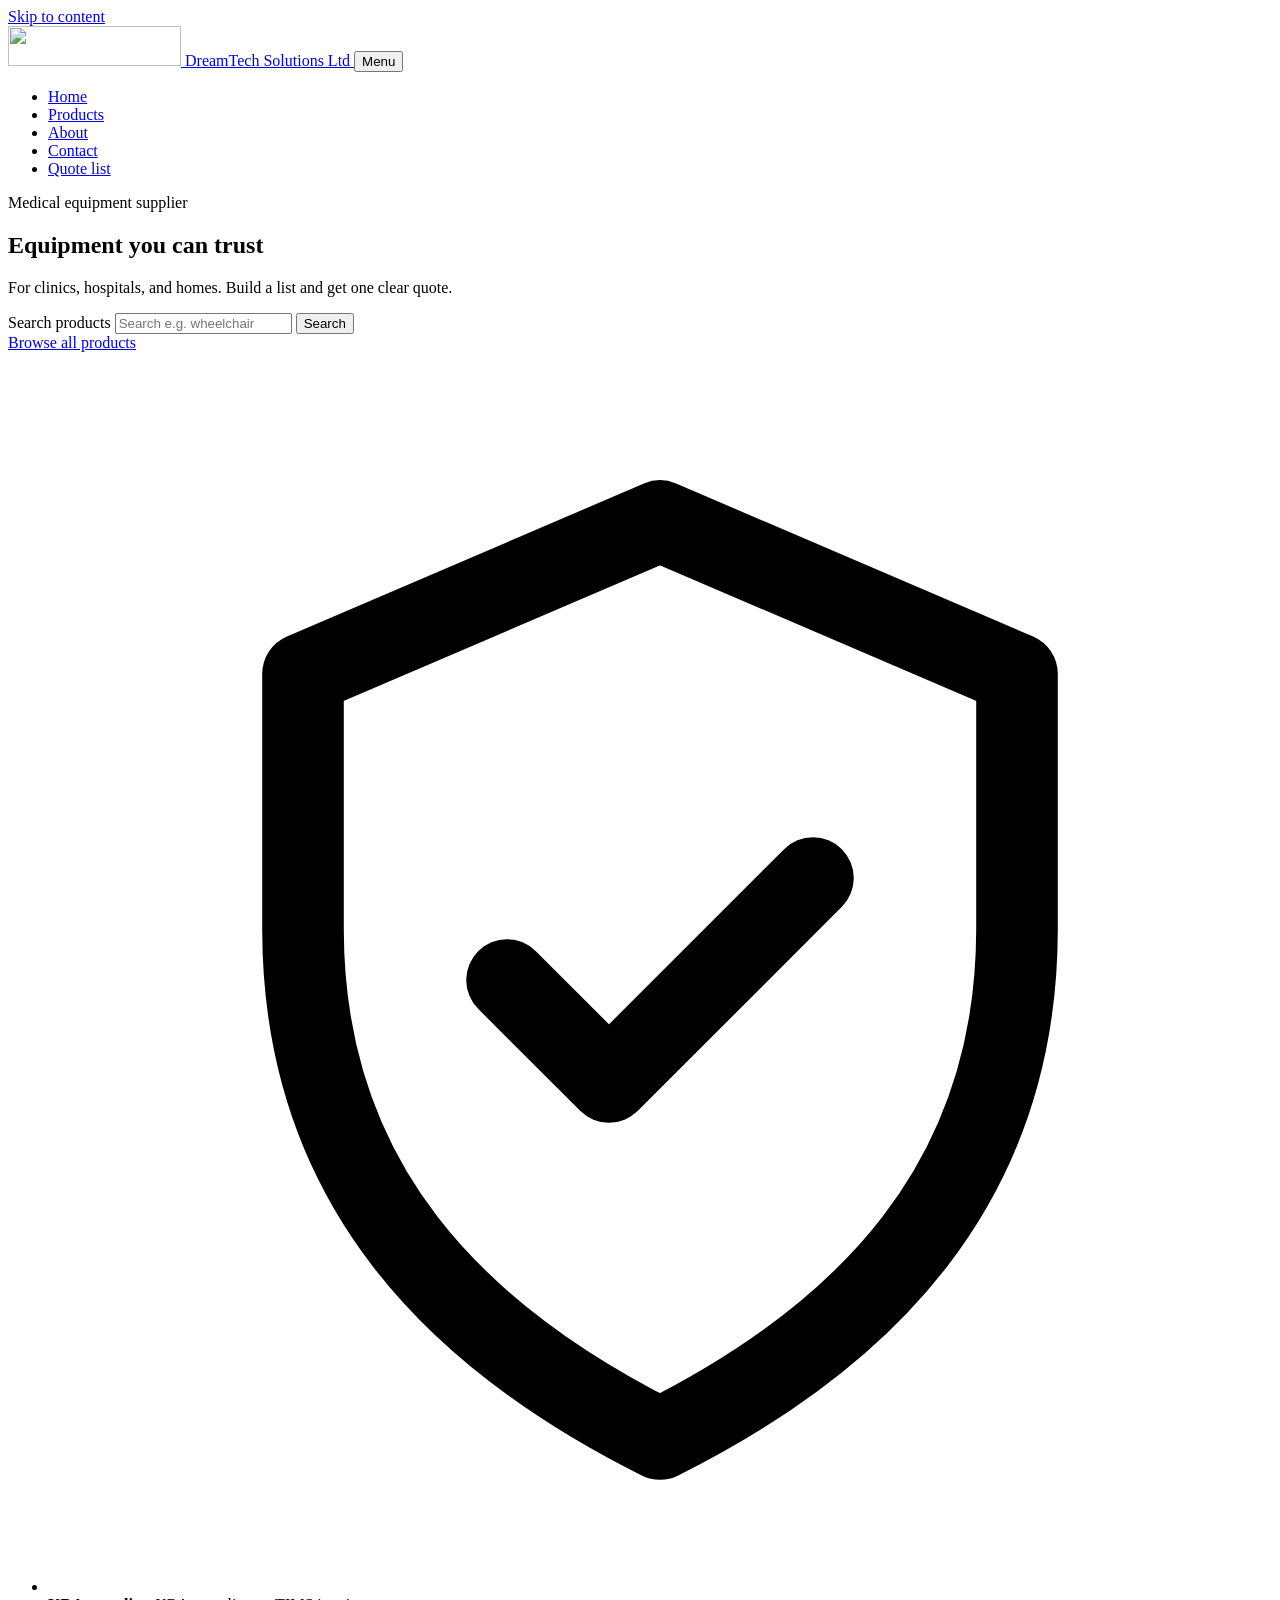
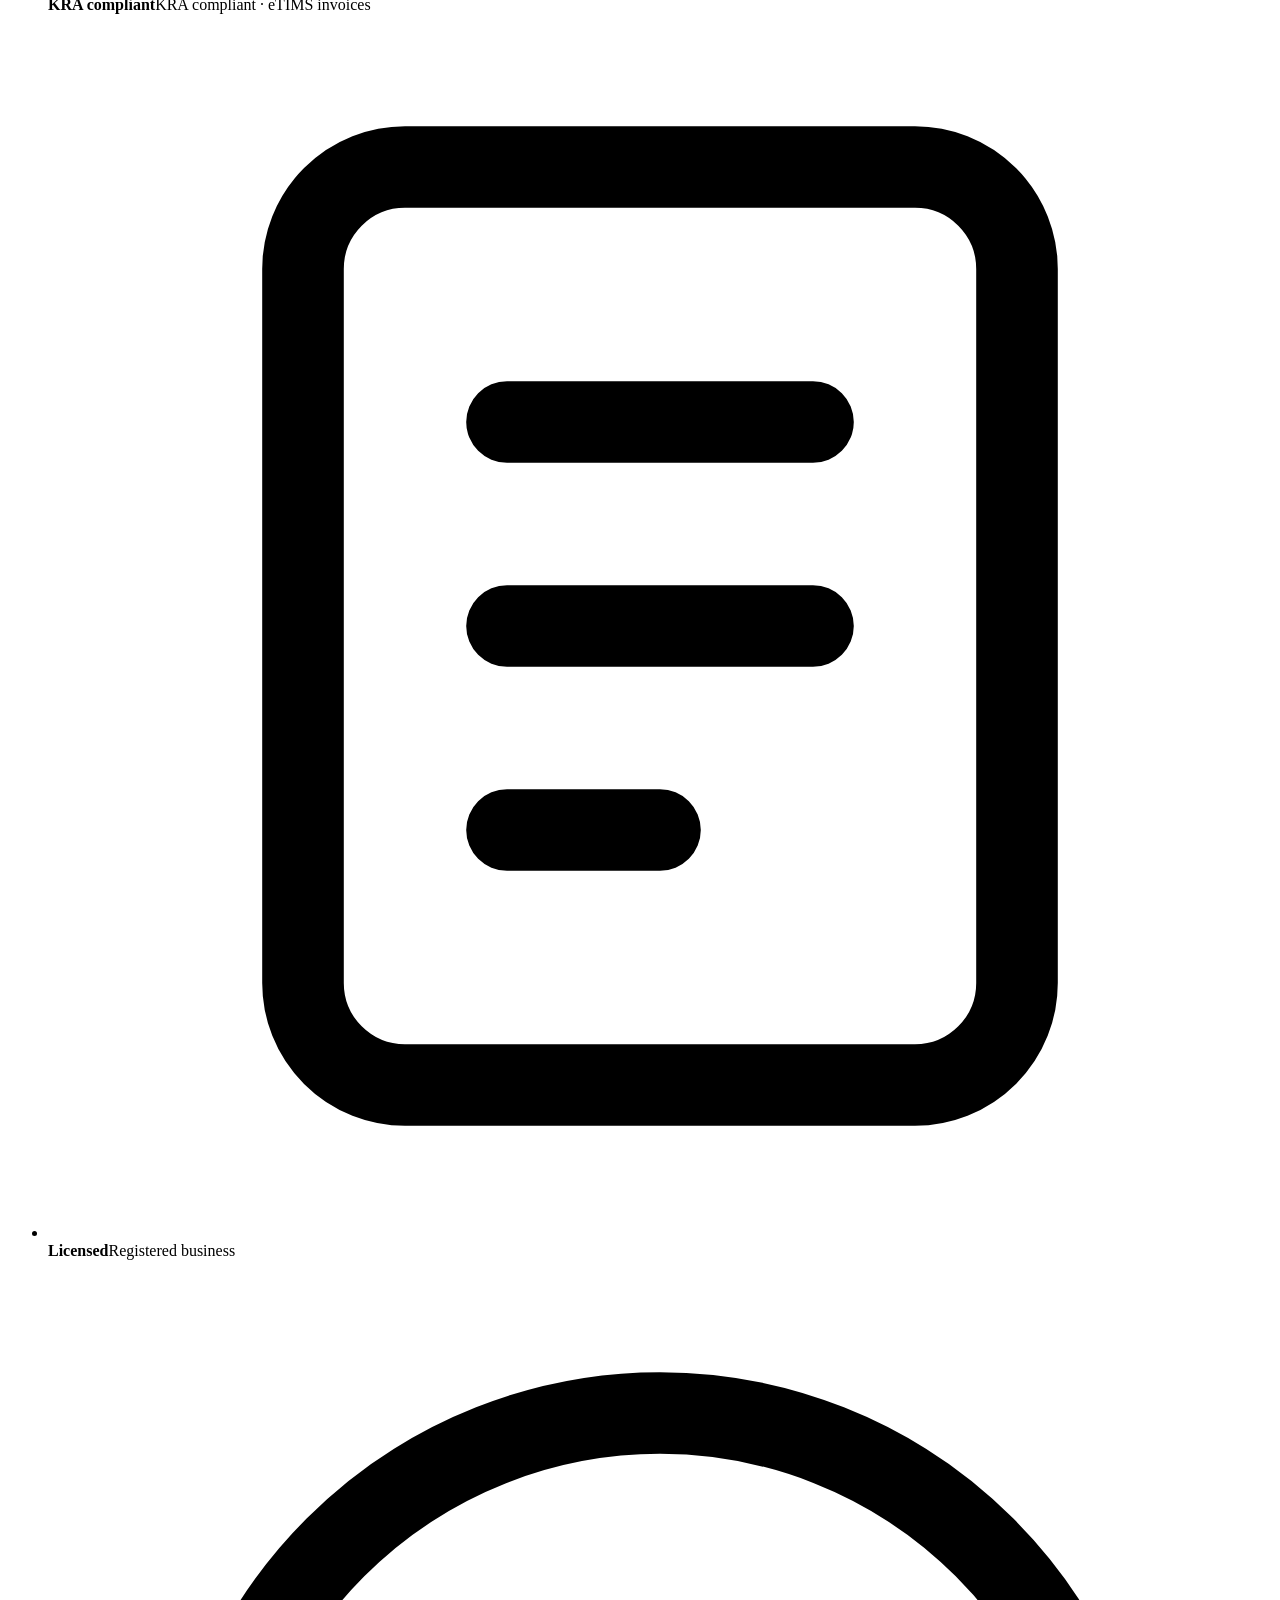
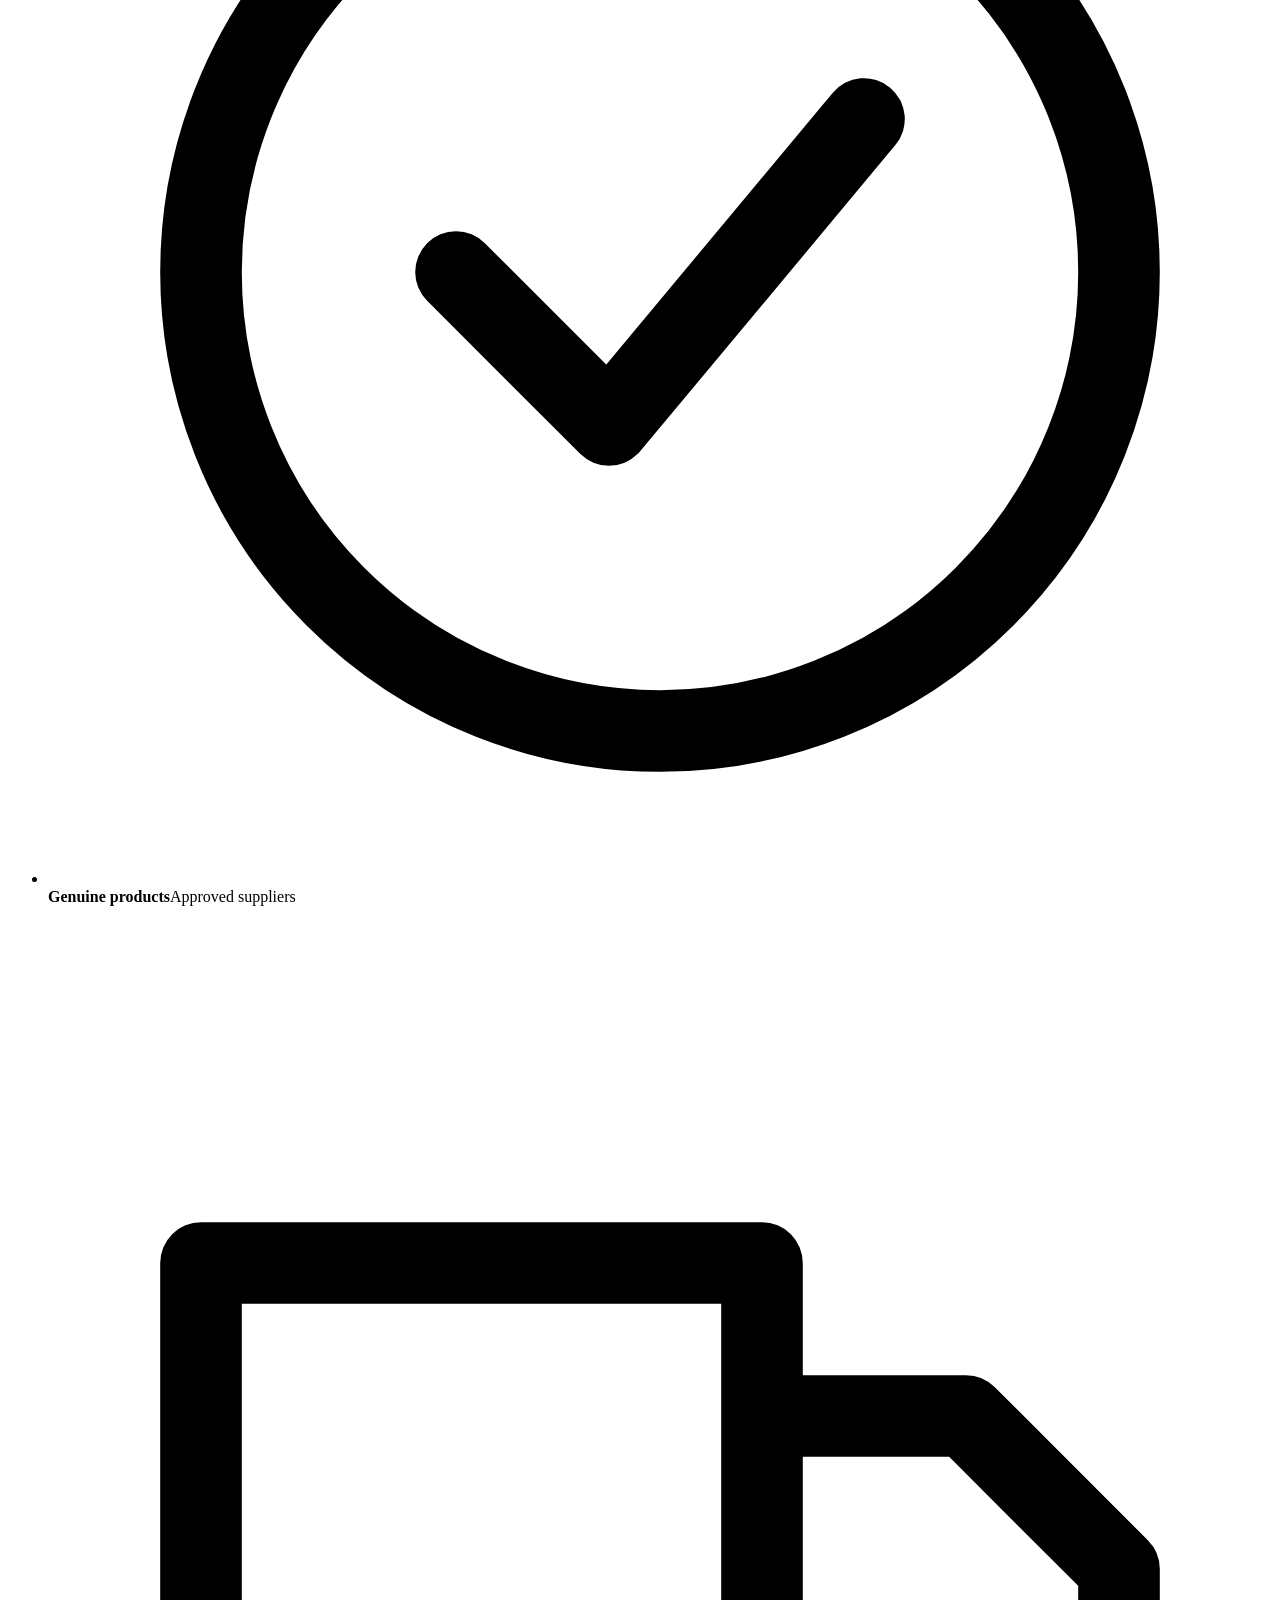
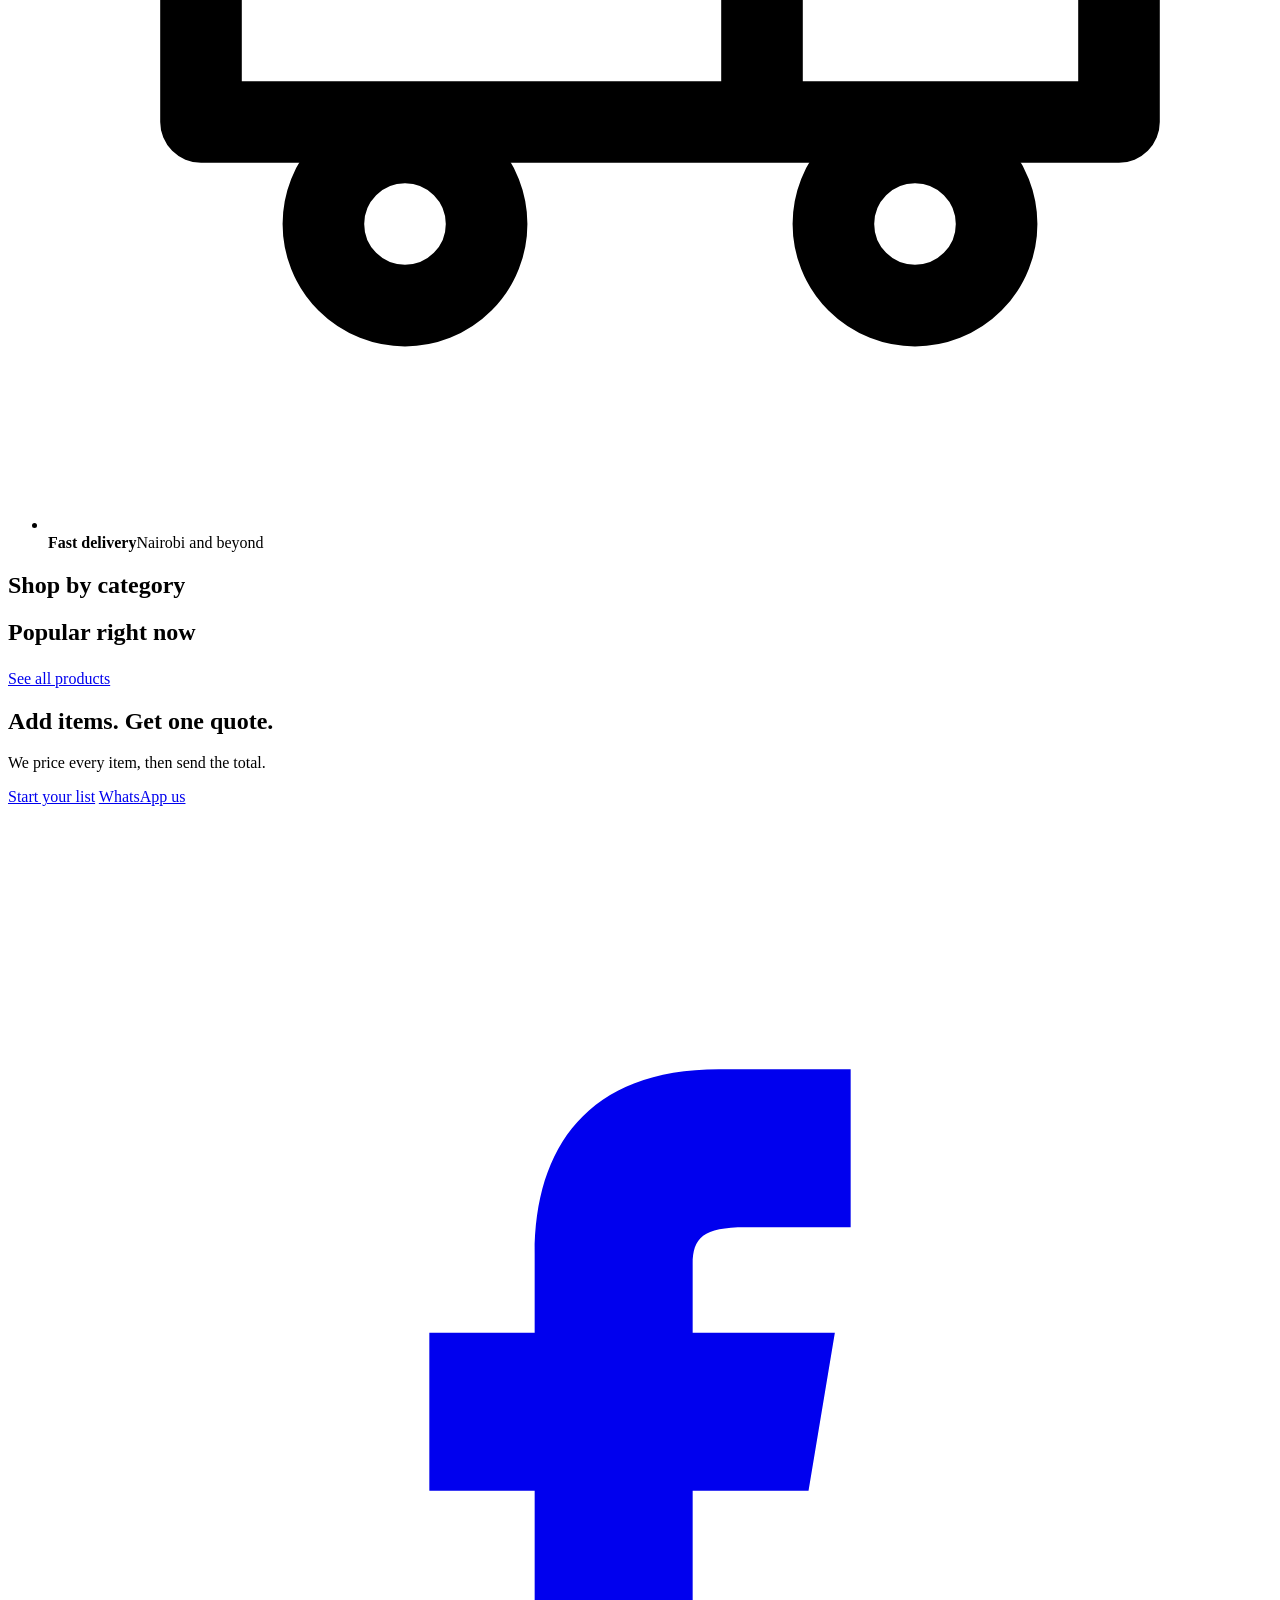
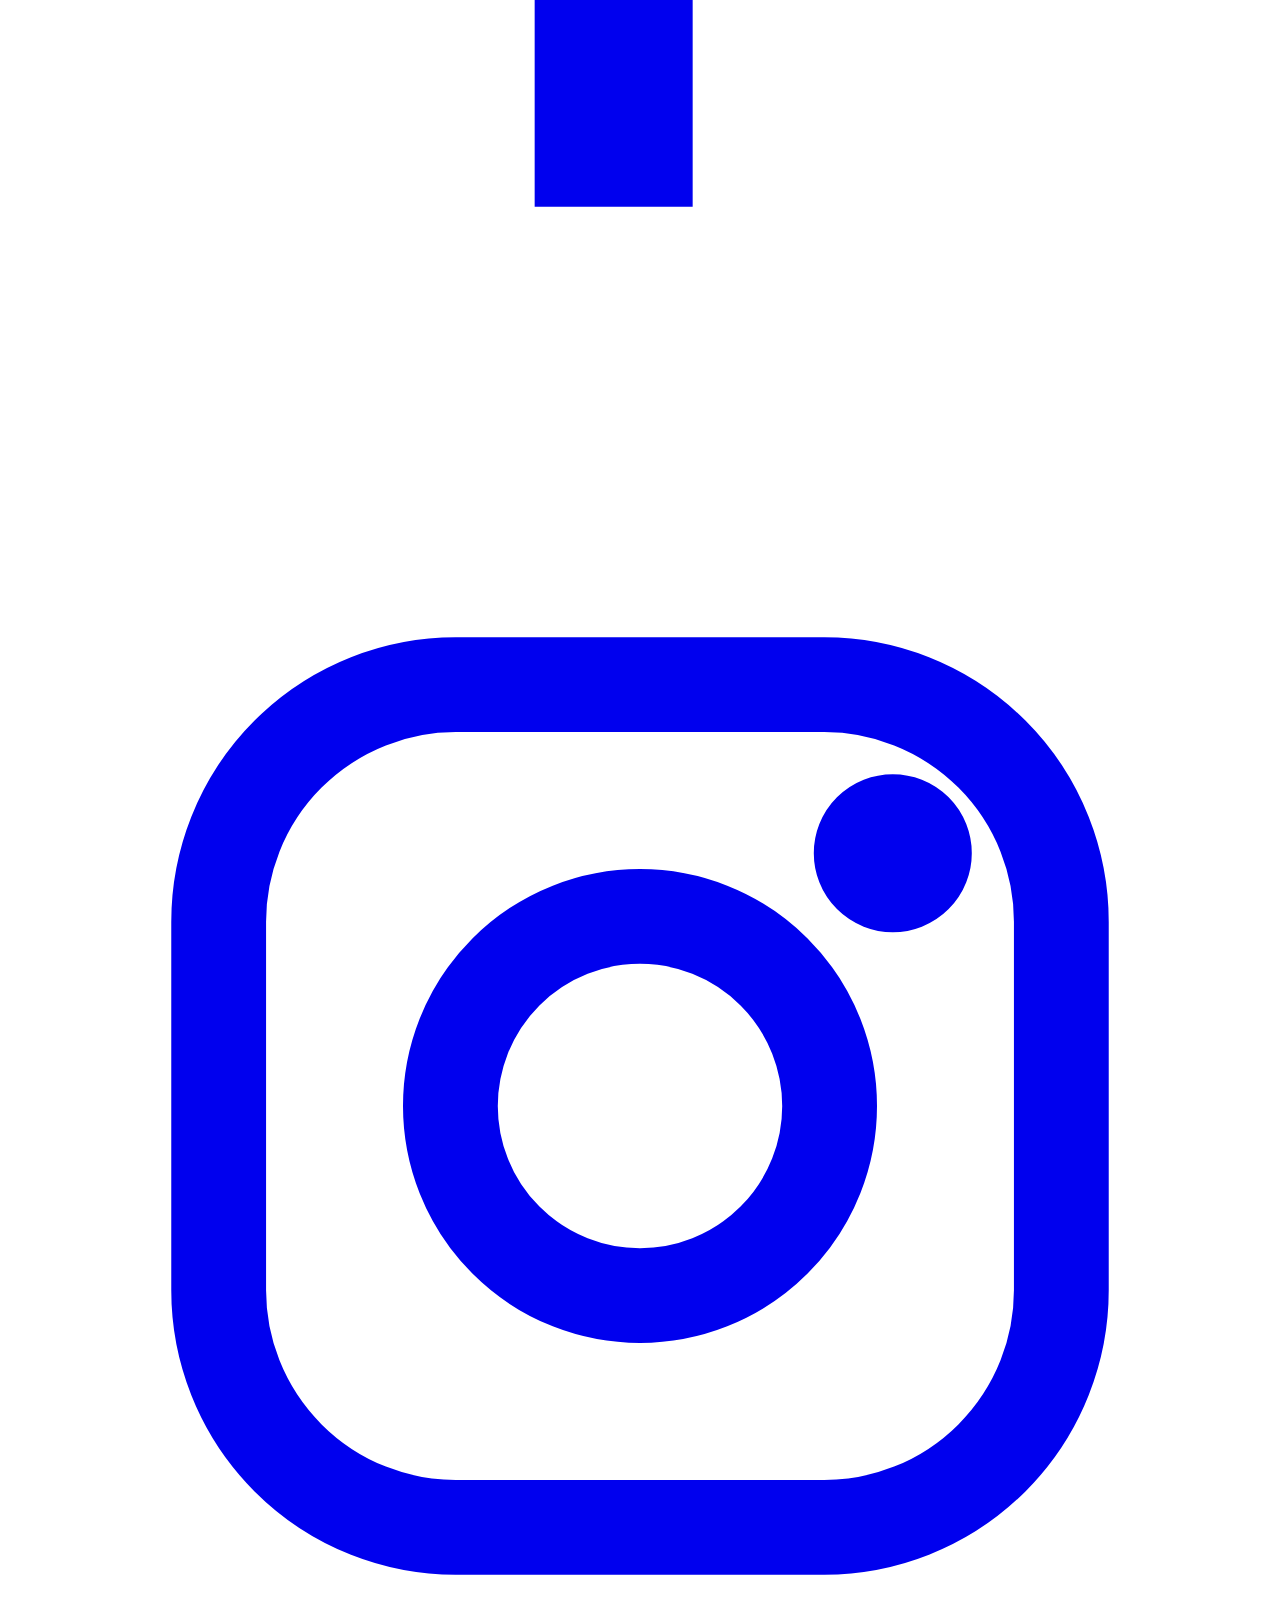
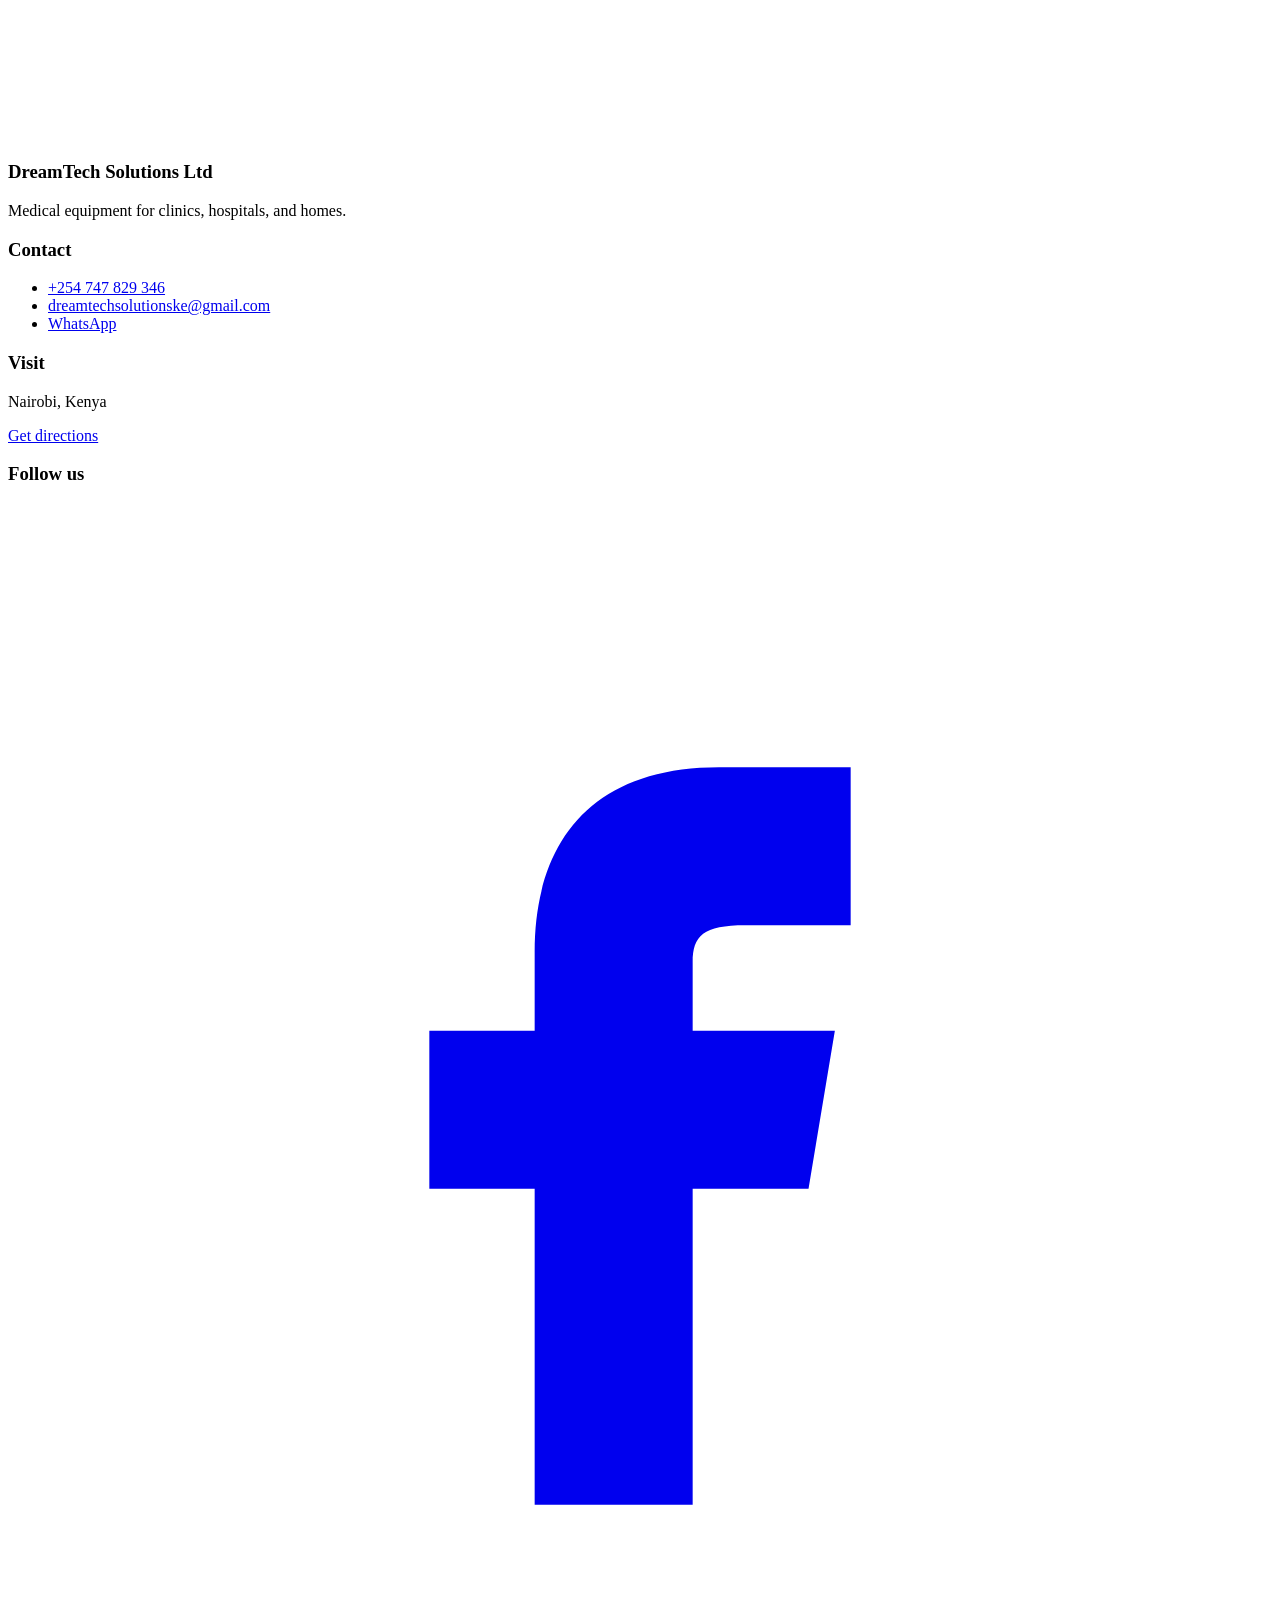
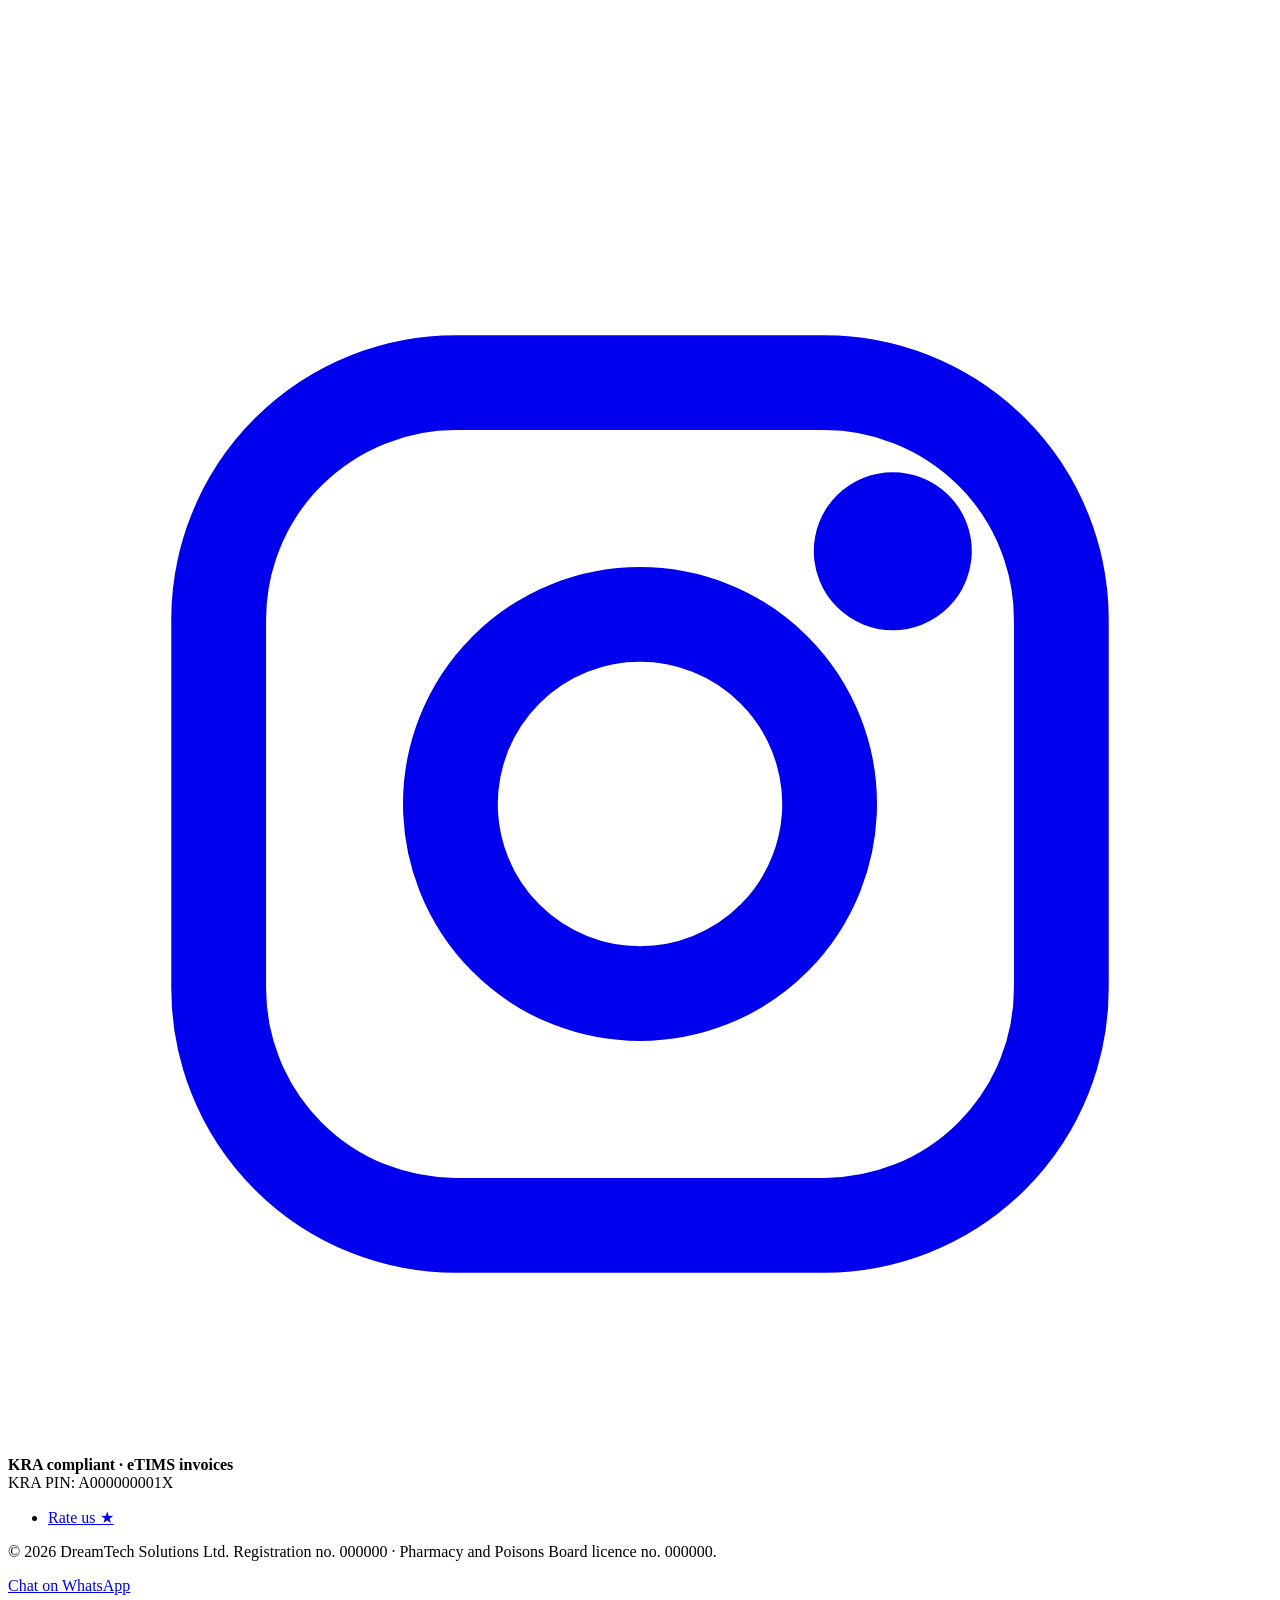
==== index.html @ 33084afe "Add files via upload" ====
<!DOCTYPE html>
<html lang="en">
<head>
  <meta charset="utf-8">
  <meta name="viewport" content="width=device-width, initial-scale=1">
  <title>FullShelf Medico Solutions Limited | Medical equipment in Nairobi</title>
  <meta name="description" content="Wheelchairs, diagnostic devices, oxygen equipment, and wound care supplies for clinics, hospitals, and homes.">
  <meta name="theme-color" content="#0b2a3f">

  <!-- Favicons -->
  <link rel="icon" href="favicon.ico" sizes="any">
  <link rel="icon" type="image/png" sizes="32x32" href="favicon-32x32.png">
  <link rel="apple-touch-icon" href="apple-touch-icon.png">

  <link rel="preconnect" href="https://fonts.googleapis.com"><link rel="preconnect" href="https://fonts.gstatic.com" crossorigin><link href="https://fonts.googleapis.com/css2?family=Bricolage+Grotesque:wght@700;800&family=Hanken+Grotesk:wght@400;600;700&display=swap" rel="stylesheet">
  <link rel="stylesheet" href="css/style.css">
</head>
<body>
  <a class="skip-link" href="#main">Skip to content</a>

  <header class="site-header">
    <div class="container header-inner">
      <a class="brand" href="index.html">
        <img class="brand-logo" src="images/logo.png" srcset="images/logo.png 1x, images/logo@2x.png 2x" width="173" height="40" alt="">
        <span class="sr-only" data-site-name>FullShelf Medico Solutions Limited</span>
      </a>
      <button class="menu-toggle" aria-expanded="false" aria-controls="site-nav">Menu</button>
      <nav class="site-nav" id="site-nav" aria-label="Main">
        <ul>
          <li><a href="index.html" aria-current="page">Home</a></li>
          <li><a href="products.html">Products</a></li>
          <li><a href="about.html">About</a></li>
          <li><a href="contact.html">Contact</a></li>
        </ul>
      </nav>
    </div>
  </header>

  <main id="main">

    <section class="hero">
      <div class="container hero-grid">
        <div>
          <p class="eyebrow">Medical equipment supplier</p>
          <h1>Equipment you can trust</h1>
          <p class="lead">For clinics, hospitals, and homes. Build a list and get one clear quote.</p>
          <form action="products.html" method="get" class="search-row" role="search">
            <label for="home-search" class="sr-only">Search products</label>
            <input type="search" id="home-search" name="q" placeholder="Search e.g. wheelchair">
            <button class="btn" type="submit">Search</button>
          </form>
          <div class="hero-actions">
            <a class="btn btn-outline" href="products.html">Browse all products</a>
          </div>
        </div>

        <div class="hero-visual">
          <div class="hero-fallback" id="hero-fallback" aria-hidden="true"></div>
          <img src="images/hero.jpg" alt="Medical equipment supplied by FullShelf Medico Solutions Limited" onerror="this.remove()">
        </div>
      </div>
    </section>

    <section class="trust-strip" aria-label="Why choose us">
      <div class="container">
        <ul>
          <li class="trust-item trust-kra">
            <svg viewBox="0 0 24 24" aria-hidden="true" fill="none" stroke="currentColor" stroke-width="1.6" stroke-linecap="round" stroke-linejoin="round"><path d="M12 3l7 3v5c0 5-3 8-7 10-4-2-7-5-7-10V6z"/><path d="M9 12l2 2 4-4"/></svg>
            <div><strong>KRA compliant</strong><span data-kra-note>KRA compliant</span></div>
          </li>
          <li class="trust-item">
            <svg viewBox="0 0 24 24" aria-hidden="true" fill="none" stroke="currentColor" stroke-width="1.6" stroke-linecap="round" stroke-linejoin="round"><rect x="5" y="3" width="14" height="18" rx="2"/><path d="M9 8h6M9 12h6M9 16h3"/></svg>
            <div><strong>Licensed</strong><span>Registered business</span></div>
          </li>
          <li class="trust-item">
            <svg viewBox="0 0 24 24" aria-hidden="true" fill="none" stroke="currentColor" stroke-width="1.6" stroke-linecap="round" stroke-linejoin="round"><circle cx="12" cy="12" r="9"/><path d="M8 12l3 3 5-6"/></svg>
            <div><strong>Genuine products</strong><span>Approved suppliers</span></div>
          </li>
          <li class="trust-item">
            <svg viewBox="0 0 24 24" aria-hidden="true" fill="none" stroke="currentColor" stroke-width="1.6" stroke-linecap="round" stroke-linejoin="round"><path d="M3 7h11v9H3zM14 10h4l3 3v3h-7"/><circle cx="7" cy="18" r="1.6"/><circle cx="17" cy="18" r="1.6"/></svg>
            <div><strong>Fast delivery</strong><span>Nairobi and beyond</span></div>
          </li>
        </ul>
      </div>
    </section>

    <section class="section">
      <div class="container">
        <div class="section-head"><h2>Shop by category</h2></div>
        <div class="tiles" id="category-tiles"></div>
      </div>
    </section>

    <section class="section section-alt">
      <div class="container">
        <div class="section-head"><h2>Popular right now</h2></div>
        <div class="grid" id="featured-grid"></div>
        <p style="margin-top:1.5rem"><a href="products.html">See all products</a></p>
      </div>
    </section>

    <section class="cta-band">
      <div class="container cta-inner">
        <div>
          <h2>Add items. Get one quote.</h2>
          <p>We price every item, then send the total.</p>
        </div>
        <div class="cta-buttons">
          <a class="btn" href="products.html">Start your list</a>
          <a class="btn btn-light" data-whatsapp href="#">WhatsApp us</a>
          <div data-social></div>
        </div>
      </div>
    </section>
  </main>

  <footer class="site-footer">
    <div class="container">
      <div class="footer-grid">
        <div>
          <h3 data-site-name>FullShelf Medico Solutions Limited</h3>
          <p>Medical equipment for clinics, hospitals, and homes.</p>
        </div>
        <div>
          <h3>Contact</h3>
          <ul>
            <li><a data-phone href="#">Phone</a></li>
            <li><a data-email href="#">Email</a></li>
            <li><a data-whatsapp href="#">WhatsApp</a></li>
          </ul>
        </div>
        <div>
          <h3>Visit</h3>
          <p data-address>FullShelf Medico Solutions Limited, Nairobi</p>
          <p><a data-directions href="#" target="_blank" rel="noopener">Get directions</a></p>
        </div>
      </div>
      <p class="footer-legal">&copy; <span data-year>2026</span> <span data-site-name>FullShelf Medico Solutions Limited</span>. Registration no. 000000 &middot; Pharmacy and Poisons Board licence no. 000000.</p>
    </div>
  </footer>

  <a class="whatsapp-float" data-whatsapp href="#">Chat on WhatsApp</a>

  <script src="js/products.js"></script>
  <script src="js/main.js"></script>
</body>
</html>
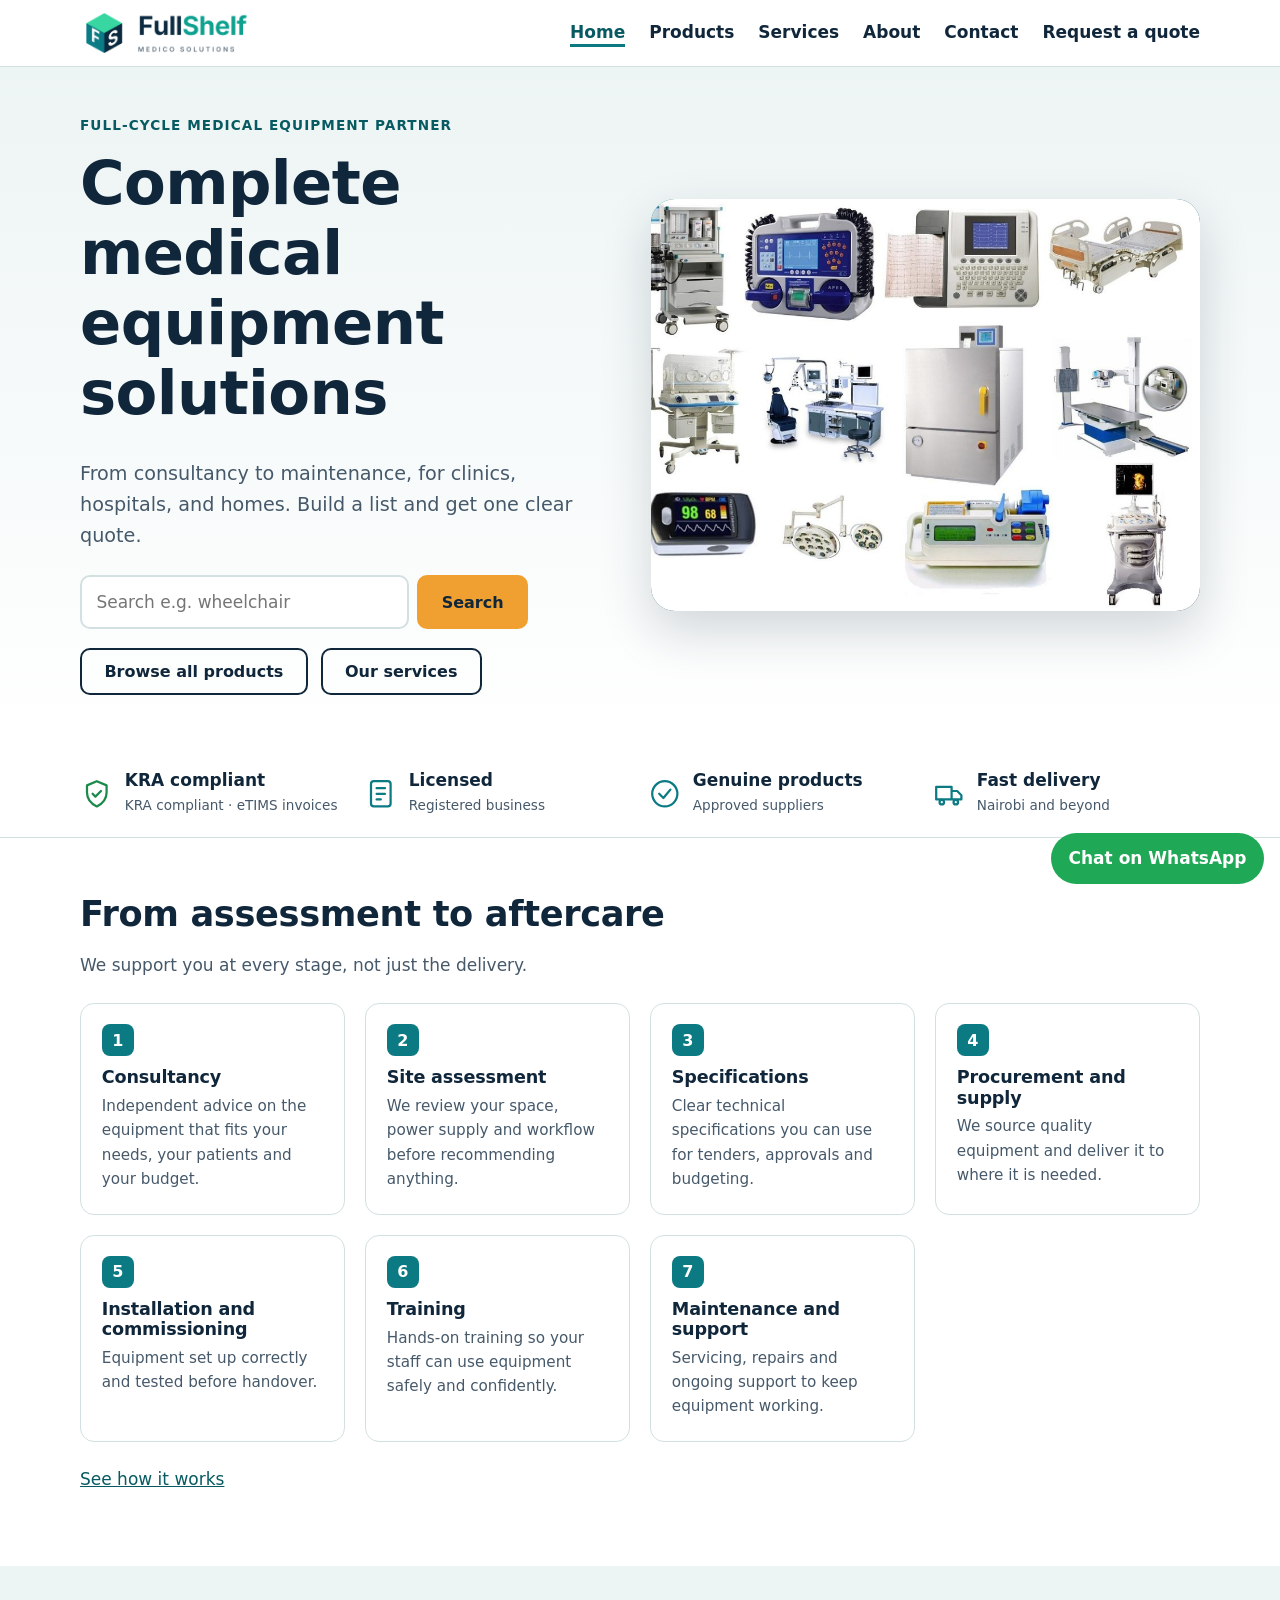
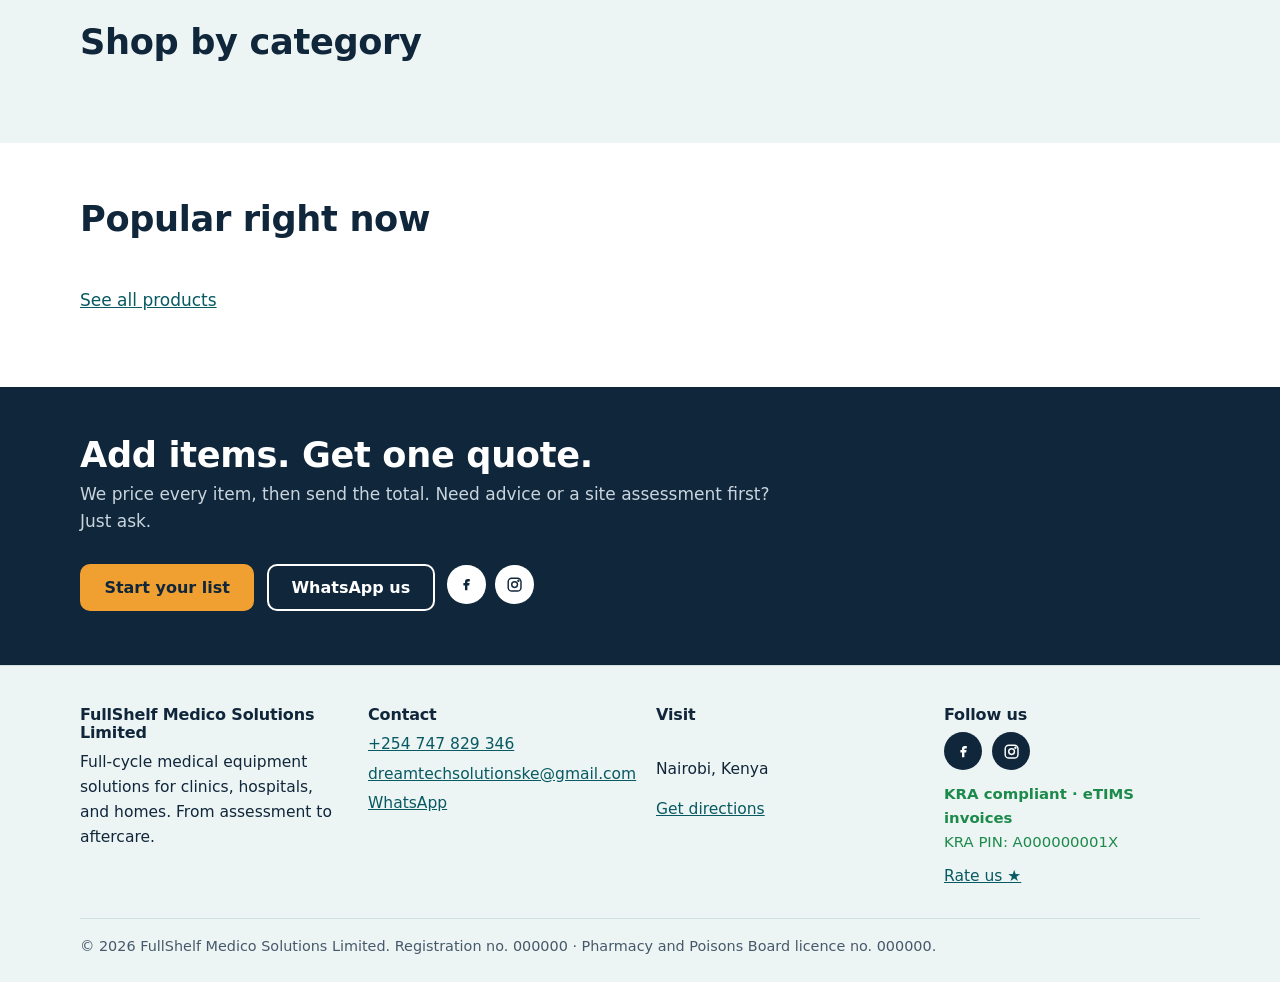
==== commit 434c0b05: "Add files via upload" ====
--- a/index.html
+++ b/index.html
@@ -3,8 +3,8 @@
 <head>
   <meta charset="utf-8">
   <meta name="viewport" content="width=device-width, initial-scale=1">
-  <title>FullShelf Medico Solutions Limited | Medical equipment in Nairobi</title>
-  <meta name="description" content="Wheelchairs, diagnostic devices, oxygen equipment, and wound care supplies for clinics, hospitals, and homes.">
+  <title>FullShelf Medico Solutions Limited | Medical equipment solutions in Nairobi</title>
+  <meta name="description" content="Full-cycle medical equipment solutions for clinics, hospitals, and homes: consultancy, site assessment, supply, installation, training, and maintenance.">
   <meta name="theme-color" content="#0b2a3f">
 
   <!-- Favicons -->
@@ -13,7 +13,7 @@
   <link rel="apple-touch-icon" href="apple-touch-icon.png">
 
   <link rel="preconnect" href="https://fonts.googleapis.com"><link rel="preconnect" href="https://fonts.gstatic.com" crossorigin><link href="https://fonts.googleapis.com/css2?family=Bricolage+Grotesque:wght@700;800&family=Hanken+Grotesk:wght@400;600;700&display=swap" rel="stylesheet">
-  <link rel="stylesheet" href="css/style.css">
+  <link rel="stylesheet" href="css/style.css?v=fullshelf2">
 </head>
 <body>
   <a class="skip-link" href="#main">Skip to content</a>
@@ -29,6 +29,7 @@
         <ul>
           <li><a href="index.html" aria-current="page">Home</a></li>
           <li><a href="products.html">Products</a></li>
+          <li><a href="services.html">Services</a></li>
           <li><a href="about.html">About</a></li>
           <li><a href="contact.html">Contact</a></li>
         </ul>
@@ -41,9 +42,9 @@
     <section class="hero">
       <div class="container hero-grid">
         <div>
-          <p class="eyebrow">Medical equipment supplier</p>
-          <h1>Equipment you can trust</h1>
-          <p class="lead">For clinics, hospitals, and homes. Build a list and get one clear quote.</p>
+          <p class="eyebrow">Full-cycle medical equipment partner</p>
+          <h1>Complete medical equipment solutions</h1>
+          <p class="lead">From consultancy to maintenance, for clinics, hospitals, and homes. Build a list and get one clear quote.</p>
           <form action="products.html" method="get" class="search-row" role="search">
             <label for="home-search" class="sr-only">Search products</label>
             <input type="search" id="home-search" name="q" placeholder="Search e.g. wheelchair">
@@ -51,6 +52,7 @@
           </form>
           <div class="hero-actions">
             <a class="btn btn-outline" href="products.html">Browse all products</a>
+            <a class="btn btn-outline" href="services.html">Our services</a>
           </div>
         </div>
 
@@ -86,12 +88,59 @@
 
     <section class="section">
       <div class="container">
+        <div class="section-head">
+          <h2>From assessment to aftercare</h2>
+          <p>We support you at every stage, not just the delivery.</p>
+        </div>
+        <div class="services-grid">
+      <article class="service-card">
+        <span class="service-num" aria-hidden="true">1</span>
+        <h3>Consultancy</h3>
+        <p>Independent advice on the equipment that fits your needs, your patients and your budget.</p>
+      </article>
+      <article class="service-card">
+        <span class="service-num" aria-hidden="true">2</span>
+        <h3>Site assessment</h3>
+        <p>We review your space, power supply and workflow before recommending anything.</p>
+      </article>
+      <article class="service-card">
+        <span class="service-num" aria-hidden="true">3</span>
+        <h3>Specifications</h3>
+        <p>Clear technical specifications you can use for tenders, approvals and budgeting.</p>
+      </article>
+      <article class="service-card">
+        <span class="service-num" aria-hidden="true">4</span>
+        <h3>Procurement and supply</h3>
+        <p>We source quality equipment and deliver it to where it is needed.</p>
+      </article>
+      <article class="service-card">
+        <span class="service-num" aria-hidden="true">5</span>
+        <h3>Installation and commissioning</h3>
+        <p>Equipment set up correctly and tested before handover.</p>
+      </article>
+      <article class="service-card">
+        <span class="service-num" aria-hidden="true">6</span>
+        <h3>Training</h3>
+        <p>Hands-on training so your staff can use equipment safely and confidently.</p>
+      </article>
+      <article class="service-card">
+        <span class="service-num" aria-hidden="true">7</span>
+        <h3>Maintenance and support</h3>
+        <p>Servicing, repairs and ongoing support to keep equipment working.</p>
+      </article>
+        </div>
+        <p style="margin-top:1.5rem"><a href="services.html">See how it works</a></p>
+      </div>
+    </section>
+
+    <section class="section section-alt">
+      <div class="container">
         <div class="section-head"><h2>Shop by category</h2></div>
         <div class="tiles" id="category-tiles"></div>
       </div>
     </section>
 
-    <section class="section section-alt">
+    <section class="section">
       <div class="container">
         <div class="section-head"><h2>Popular right now</h2></div>
         <div class="grid" id="featured-grid"></div>
@@ -103,7 +152,7 @@
       <div class="container cta-inner">
         <div>
           <h2>Add items. Get one quote.</h2>
-          <p>We price every item, then send the total.</p>
+          <p>We price every item, then send the total. Need advice or a site assessment first? Just ask.</p>
         </div>
         <div class="cta-buttons">
           <a class="btn" href="products.html">Start your list</a>
@@ -119,7 +168,7 @@
       <div class="footer-grid">
         <div>
           <h3 data-site-name>FullShelf Medico Solutions Limited</h3>
-          <p>Medical equipment for clinics, hospitals, and homes.</p>
+          <p>Full-cycle medical equipment solutions for clinics, hospitals, and homes. From assessment to aftercare.</p>
         </div>
         <div>
           <h3>Contact</h3>
@@ -141,7 +190,7 @@
 
   <a class="whatsapp-float" data-whatsapp href="#">Chat on WhatsApp</a>
 
-  <script src="js/products.js"></script>
-  <script src="js/main.js"></script>
+  <script src="js/products.js?v=fullshelf2"></script>
+  <script src="js/main.js?v=fullshelf2"></script>
 </body>
 </html>
--- a/css/style.css
+++ b/css/style.css
@@ -0,0 +1,382 @@
+/* ============================================================
+   DESIGN TOKENS: change colours and fonts here
+   ============================================================ */
+:root {
+  --ink: #10263a;
+  --ink-soft: #46596a;
+  --teal: #0b7a83;
+  --teal-dark: #075a61;
+  --mist: #edf4f4;
+  --line: #d3e0e1;
+  --signal: #f0a030;
+  --signal-dark: #d88b1c;
+  --green: #1c8a4a;
+  --white: #ffffff;
+
+  --font-head: "Bricolage Grotesque", "Trebuchet MS", system-ui, sans-serif;
+  --font-body: "Hanken Grotesk", system-ui, -apple-system, "Segoe UI", sans-serif;
+
+  --radius: 10px;
+  --max: 1120px;
+}
+
+/* ============================================================
+   BASE
+   ============================================================ */
+*, *::before, *::after { box-sizing: border-box; }
+[hidden] { display: none !important; }
+html { scroll-behavior: smooth; }
+
+body {
+  margin: 0;
+  font-family: var(--font-body);
+  font-size: 1.0625rem;
+  line-height: 1.6;
+  color: var(--ink);
+  background: var(--white);
+}
+
+img, svg, iframe { max-width: 100%; display: block; }
+
+h1, h2, h3 { font-family: var(--font-head); line-height: 1.15; margin: 0 0 0.5em; letter-spacing: -0.01em; }
+h1 { font-size: clamp(2.3rem, 5.5vw, 3.8rem); font-weight: 800; }
+h2 { font-size: clamp(1.6rem, 3vw, 2.2rem); font-weight: 700; }
+h3 { font-size: 1.1rem; font-weight: 700; }
+
+p { margin: 0 0 1em; max-width: 65ch; }
+a { color: var(--teal-dark); }
+
+:focus-visible { outline: 3px solid var(--signal); outline-offset: 2px; }
+
+.container { width: min(100% - 2rem, var(--max)); margin-inline: auto; }
+.section { padding: 3.5rem 0; }
+.section-alt { background: var(--mist); }
+.section-head { margin-bottom: 1.5rem; }
+.section-head p { color: var(--ink-soft); }
+
+.sr-only {
+  position: absolute; width: 1px; height: 1px; overflow: hidden;
+  clip: rect(0 0 0 0); white-space: nowrap;
+}
+.skip-link { position: absolute; left: -999px; top: 0; background: var(--ink); color: var(--white); padding: 0.5rem 1rem; z-index: 100; }
+.skip-link:focus { left: 0; }
+
+/* ============================================================
+   BUTTONS AND LINKS
+   ============================================================ */
+.btn {
+  display: inline-block;
+  padding: 0.75rem 1.4rem;
+  border-radius: var(--radius);
+  background: var(--signal);
+  color: var(--ink);
+  font: 700 1rem var(--font-body);
+  text-decoration: none;
+  border: 2px solid var(--signal);
+  cursor: pointer;
+}
+.btn:hover { background: var(--signal-dark); border-color: var(--signal-dark); }
+.btn:disabled { opacity: 0.6; cursor: wait; }
+.btn-outline { background: transparent; border-color: var(--ink); }
+.btn-outline:hover { background: var(--ink); border-color: var(--ink); color: var(--white); }
+.btn-light { background: transparent; border-color: var(--white); color: var(--white); }
+.btn-light:hover { background: var(--white); border-color: var(--white); color: var(--ink); }
+.btn-small { padding: 0.45rem 1rem; font-size: 0.95rem; }
+
+.text-link { font-weight: 600; font-size: 0.95rem; background: none; border: 0; padding: 0; cursor: pointer; font-family: inherit; }
+.text-link.danger { color: #a3261c; }
+
+.badge {
+  display: inline-grid; place-items: center;
+  min-width: 1.4rem; height: 1.4rem; padding: 0 0.35rem;
+  border-radius: 999px; background: var(--signal); color: var(--ink);
+  font-size: 0.8rem; font-weight: 800; line-height: 1;
+}
+
+/* ============================================================
+   HEADER AND NAV
+   ============================================================ */
+.site-header { border-bottom: 1px solid var(--line); background: var(--white); position: sticky; top: 0; z-index: 50; }
+.header-inner { display: flex; align-items: center; justify-content: space-between; gap: 1rem; padding: 0.8rem 0; }
+
+.brand { font-family: var(--font-head); font-weight: 800; font-size: 1.2rem; color: var(--ink); text-decoration: none; display: flex; align-items: center; gap: 0.6rem; }
+.brand-mark { width: 2rem; height: 2rem; border-radius: 8px; background: var(--teal); color: var(--white); display: grid; place-items: center; }
+.brand-mark svg { width: 1.2rem; height: 1.2rem; }
+.brand-logo { height: 2.5rem; width: auto; }
+
+.site-nav ul { list-style: none; display: flex; align-items: center; gap: 1.5rem; margin: 0; padding: 0; }
+.site-nav a { text-decoration: none; color: var(--ink); font-weight: 600; }
+.site-nav a:hover { color: var(--teal); }
+.site-nav a[aria-current="page"] { color: var(--teal-dark); border-bottom: 3px solid var(--teal); padding-bottom: 2px; }
+.nav-quote { display: inline-flex; align-items: center; gap: 0.4rem; }
+
+.menu-toggle {
+  display: none; background: none; border: 2px solid var(--ink); border-radius: 8px;
+  padding: 0.4rem 0.8rem; font: 700 0.95rem var(--font-body); color: var(--ink); cursor: pointer;
+  align-items: center; gap: 0.3rem;
+}
+
+@media (max-width: 720px) {
+  .menu-toggle { display: inline-flex; }
+  .site-nav { display: none; position: absolute; left: 0; right: 0; top: 100%; background: var(--white); border-bottom: 1px solid var(--line); padding: 1rem; }
+  .site-nav.open { display: block; }
+  .site-nav ul { flex-direction: column; align-items: flex-start; gap: 1rem; }
+}
+
+/* ============================================================
+   HOME: HERO
+   ============================================================ */
+.hero { padding: 3rem 0 3.5rem; background: linear-gradient(180deg, var(--mist), var(--white)); }
+.hero-grid { display: grid; grid-template-columns: 1fr 1.05fr; gap: 3rem; align-items: center; }
+.eyebrow { font-weight: 700; color: var(--teal-dark); text-transform: uppercase; letter-spacing: 0.08em; font-size: 0.85rem; margin-bottom: 0.8rem; }
+.lead { font-size: 1.2rem; color: var(--ink-soft); }
+.hero-actions { display: flex; flex-wrap: wrap; gap: 0.8rem; margin-top: 1.2rem; }
+
+.search-row { display: flex; gap: 0.5rem; margin: 1.5rem 0 0; max-width: 28rem; }
+
+.hero-visual {
+  position: relative; aspect-ratio: 4 / 3; border-radius: 24px; overflow: hidden;
+  background: linear-gradient(135deg, var(--teal), var(--ink));
+  box-shadow: 0 20px 50px rgba(16, 38, 58, 0.18);
+}
+.hero-visual > img { position: absolute; inset: 0; width: 100%; height: 100%; object-fit: cover; }
+.hero-fallback {
+  position: absolute; inset: 0; display: grid; grid-template-columns: 1fr 1fr;
+  place-items: center; padding: 2rem 2rem 4rem; gap: 1rem; color: rgba(255, 255, 255, 0.85);
+}
+.hero-fallback svg { width: 4.5rem; height: 4.5rem; }
+.hero-badge {
+  position: absolute; left: 1rem; bottom: 1rem; background: var(--white); border-radius: 12px;
+  padding: 0.6rem 0.9rem; display: flex; gap: 0.6rem; align-items: center;
+  box-shadow: 0 6px 20px rgba(16, 38, 58, 0.2); line-height: 1.25;
+}
+.hero-badge svg { width: 1.8rem; height: 1.8rem; color: var(--green); flex: none; }
+.hero-badge span { font-size: 0.85rem; color: var(--ink-soft); display: block; }
+
+@media (max-width: 860px) {
+  .hero-grid { grid-template-columns: 1fr; gap: 2rem; }
+}
+
+/* ============================================================
+   HOME: TRUST STRIP
+   ============================================================ */
+.trust-strip { border-bottom: 1px solid var(--line); }
+.trust-strip ul { list-style: none; margin: 0; padding: 1.2rem 0; display: grid; grid-template-columns: repeat(auto-fit, minmax(200px, 1fr)); gap: 1rem; }
+.trust-item { display: flex; align-items: center; gap: 0.7rem; }
+.trust-item svg { width: 2.1rem; height: 2.1rem; flex: none; color: var(--teal); }
+.trust-item strong { display: block; line-height: 1.2; }
+.trust-item span { font-size: 0.85rem; color: var(--ink-soft); }
+.trust-kra svg { color: var(--green); }
+
+/* ============================================================
+   HOME: CATEGORY TILES
+   ============================================================ */
+.tiles { display: grid; grid-template-columns: repeat(auto-fit, minmax(170px, 1fr)); gap: 1rem; }
+.tile {
+  position: relative; aspect-ratio: 1 / 1.1; border-radius: 16px; overflow: hidden;
+  display: block; color: var(--white); text-decoration: none;
+  background: linear-gradient(135deg, var(--teal), var(--teal-dark));
+}
+.tile:nth-child(2) { background: linear-gradient(135deg, #1d4e6f, var(--ink)); }
+.tile:nth-child(3) { background: linear-gradient(135deg, #12929b, #0b6a73); }
+.tile:nth-child(4) { background: linear-gradient(135deg, #2a6a8f, #174560); }
+.tile:nth-child(5) { background: linear-gradient(135deg, #0e8a92, #124a5c); }
+.tile-fallback { position: absolute; inset: 0; display: grid; place-items: center; padding-bottom: 2rem; }
+.tile-fallback svg { width: 3.6rem; height: 3.6rem; opacity: 0.9; }
+.tile img { position: absolute; inset: 0; width: 100%; height: 100%; object-fit: cover; transition: transform 0.3s; }
+.tile:hover img { transform: scale(1.05); }
+.tile-label {
+  position: absolute; left: 0; right: 0; bottom: 0; padding: 2.2rem 0.9rem 0.8rem;
+  background: linear-gradient(transparent, rgba(16, 38, 58, 0.88));
+  font: 700 1.05rem var(--font-head);
+}
+
+/* ============================================================
+   PRODUCT CARDS (photo first)
+   ============================================================ */
+.grid { display: grid; grid-template-columns: repeat(auto-fill, minmax(235px, 1fr)); gap: 1.25rem; }
+
+.card { background: var(--white); border: 1px solid var(--line); border-radius: 14px; overflow: hidden; display: flex; flex-direction: column; }
+.card-media, .quote-thumb {
+  position: relative; display: grid; place-items: center; overflow: hidden;
+  background: linear-gradient(135deg, var(--mist), #d8e9ea); color: var(--teal);
+}
+.card-media { aspect-ratio: 4 / 3; }
+.card-media img, .quote-thumb img { position: absolute; inset: 0; width: 100%; height: 100%; object-fit: cover; }
+.media-fallback svg { width: 3.2rem; height: 3.2rem; opacity: 0.8; }
+
+.card-body { padding: 1rem 1.1rem 1.2rem; display: flex; flex-direction: column; flex: 1; }
+.card-cat { font-size: 0.8rem; font-weight: 700; color: var(--teal-dark); text-transform: uppercase; letter-spacing: 0.04em; margin-bottom: 0.2rem; }
+.card-desc {
+  font-size: 0.93rem; color: var(--ink-soft); margin-bottom: 0.9rem;
+  display: -webkit-box; -webkit-line-clamp: 2; -webkit-box-orient: vertical; overflow: hidden;
+}
+.card-actions { margin-top: auto; display: flex; align-items: center; justify-content: space-between; gap: 0.6rem; flex-wrap: wrap; }
+
+/* ============================================================
+   PRODUCTS PAGE
+   ============================================================ */
+.page-title { padding: 2.5rem 0 1.8rem; background: var(--mist); }
+.page-title h1 { font-size: clamp(2rem, 4vw, 2.8rem); margin-bottom: 0.3rem; }
+.page-title p { color: var(--ink-soft); margin: 0; }
+
+.toolbar { display: grid; gap: 1rem; margin-bottom: 1.5rem; }
+.filters { display: flex; flex-wrap: wrap; gap: 0.5rem; }
+.filter { padding: 0.45rem 1rem; border-radius: 999px; border: 2px solid var(--line); background: var(--white); font: 600 0.95rem var(--font-body); color: var(--ink); cursor: pointer; }
+.filter:hover { border-color: var(--teal); }
+.filter[aria-pressed="true"] { background: var(--teal); border-color: var(--teal); color: var(--white); }
+.result-count { color: var(--ink-soft); font-size: 0.95rem; margin: 0 0 1rem; }
+.empty { text-align: center; padding: 3rem 1rem; color: var(--ink-soft); }
+
+/* ============================================================
+   FORM FIELDS
+   ============================================================ */
+input[type="search"], input[type="text"], input[type="email"], input[type="tel"], textarea {
+  width: 100%; padding: 0.7rem 0.9rem; border: 2px solid var(--line);
+  border-radius: var(--radius); font: inherit; color: var(--ink); background: var(--white);
+}
+input:focus, textarea:focus { border-color: var(--teal); }
+textarea { min-height: 8rem; resize: vertical; }
+
+.field { margin-bottom: 1.1rem; }
+.field label { display: block; font-weight: 700; margin-bottom: 0.3rem; }
+.hint { font-size: 0.9rem; color: var(--ink-soft); margin: 0.3rem 0 0; }
+
+.form-status { padding: 0.7rem 1rem; border-radius: 8px; margin: 1rem 0 0; font-weight: 600; }
+.form-status.ok { background: #e4f5ea; color: #13552e; }
+.form-status.error { background: #fdecea; color: #8a1f17; }
+
+/* ============================================================
+   QUOTE PAGE
+   ============================================================ */
+.quote-layout { display: grid; grid-template-columns: 1.5fr 1fr; gap: 2.5rem; align-items: start; }
+.quote-list { list-style: none; margin: 0 0 1rem; padding: 0; display: grid; gap: 0.8rem; }
+.quote-row { display: grid; grid-template-columns: 4.5rem 1fr auto; gap: 1rem; align-items: center; border: 1px solid var(--line); border-radius: 12px; padding: 0.7rem; }
+.quote-row h3 { margin: 0; font-size: 1rem; }
+.quote-row .card-cat { margin: 0.1rem 0 0; }
+.quote-thumb { width: 4.5rem; aspect-ratio: 1; border-radius: 8px; }
+.quote-thumb .media-fallback svg { width: 2rem; height: 2rem; }
+.quote-controls { display: grid; justify-items: end; gap: 0.4rem; }
+.qty { display: inline-flex; align-items: center; border: 2px solid var(--line); border-radius: 999px; }
+.qty button { width: 2.2rem; height: 2.2rem; border: 0; background: none; font-size: 1.2rem; cursor: pointer; color: var(--ink); border-radius: 999px; }
+.qty button:hover { background: var(--mist); }
+.qty span { min-width: 2rem; text-align: center; font-weight: 700; }
+.quote-tools { display: flex; gap: 1.2rem; flex-wrap: wrap; }
+.quote-actions { display: grid; gap: 0.7rem; margin-top: 1rem; }
+.quote-actions .btn { text-align: center; }
+
+.btn-whatsapp { background: #1fa855; border-color: #1fa855; color: var(--white); }
+.btn-whatsapp:hover { background: #178a45; border-color: #178a45; }
+
+.success-box { text-align: center; padding: 3rem 1rem; }
+.success-box p { margin-inline: auto; }
+
+@media (max-width: 860px) {
+  .quote-layout { grid-template-columns: 1fr; }
+}
+@media (max-width: 480px) {
+  .quote-row { grid-template-columns: 4rem 1fr; }
+  .quote-thumb { width: 4rem; }
+  .quote-controls { grid-column: 1 / -1; grid-auto-flow: column; justify-content: space-between; justify-items: start; align-items: center; }
+}
+
+/* ============================================================
+   CONTACT, MAP, RATING
+   ============================================================ */
+.contact-grid { display: grid; grid-template-columns: 1.4fr 1fr; gap: 3rem; }
+@media (max-width: 860px) { .contact-grid { grid-template-columns: 1fr; } }
+
+.contact-card { background: var(--mist); border-radius: 14px; padding: 1.5rem; }
+.contact-card dl { margin: 0; }
+.contact-card dt { font-weight: 700; margin-top: 1rem; }
+.contact-card dt:first-child { margin-top: 0; }
+.contact-card dd { margin: 0.1rem 0 0; }
+[data-address] { white-space: pre-line; }
+
+.notice { border-left: 4px solid var(--signal); background: var(--white); padding: 0.8rem 1rem; font-size: 0.95rem; color: var(--ink-soft); margin-top: 1rem; }
+
+.map-frame { border: 0; width: 100%; height: 22rem; border-radius: 16px; background: var(--mist); }
+.map-actions { margin-top: 0.8rem; }
+
+.rate-grid { display: grid; grid-template-columns: 1fr 1fr; gap: 3rem; align-items: start; }
+@media (max-width: 860px) { .rate-grid { grid-template-columns: 1fr; gap: 1.5rem; } }
+.rate-form textarea { min-height: 5rem; }
+.rate-form fieldset { border: 0; padding: 0; margin: 0 0 1rem; }
+.rate-form legend { font-weight: 700; margin-bottom: 0.2rem; padding: 0; }
+
+/* Star rating: radios in reverse order so "this star and all before it" light up */
+.stars { display: inline-flex; flex-direction: row-reverse; gap: 0.15rem; }
+.stars input { position: absolute; opacity: 0; width: 1px; height: 1px; }
+.stars label { font-size: 2.2rem; line-height: 1; color: #c3d2d3; cursor: pointer; }
+.stars input:checked ~ label,
+.stars label:hover,
+.stars label:hover ~ label { color: var(--signal); }
+.stars input:focus-visible + label { outline: 3px solid var(--signal); outline-offset: 2px; border-radius: 6px; }
+
+/* ============================================================
+   CTA BAND AND SOCIAL
+   ============================================================ */
+.cta-band { background: var(--ink); color: var(--white); padding: 3rem 0; }
+.cta-band p { color: #c8d5de; }
+.cta-inner { display: flex; flex-wrap: wrap; align-items: center; justify-content: space-between; gap: 1.5rem; }
+.cta-inner h2 { margin: 0 0 0.3rem; }
+.cta-inner p { margin: 0; }
+.cta-buttons { display: flex; flex-wrap: wrap; gap: 0.8rem; align-items: center; }
+
+.social { display: flex; gap: 0.6rem; margin: 0.4rem 0 0.8rem; }
+.social a { width: 2.4rem; height: 2.4rem; border-radius: 50%; display: grid; place-items: center; background: var(--ink); color: var(--white); }
+.social a:hover { background: var(--teal); }
+.social svg { width: 1.2rem; height: 1.2rem; }
+.cta-band .social a { background: var(--white); color: var(--ink); }
+
+/* ============================================================
+   TRUST LIST (about page)
+   ============================================================ */
+.trust-grid { display: grid; grid-template-columns: repeat(auto-fit, minmax(230px, 1fr)); gap: 2rem; }
+.trust-grid h3 { color: var(--teal-dark); }
+.trust-grid p { color: var(--ink-soft); font-size: 0.98rem; margin: 0; }
+
+/* ============================================================
+   FOOTER, FLOATING WHATSAPP, TOAST
+   ============================================================ */
+.site-footer { background: var(--mist); border-top: 1px solid var(--line); padding: 2.5rem 0 1.5rem; font-size: 0.97rem; }
+.footer-grid { display: grid; grid-template-columns: repeat(auto-fit, minmax(200px, 1fr)); gap: 2rem; margin-bottom: 1.5rem; }
+.site-footer h3 { font-size: 1rem; }
+.site-footer ul { list-style: none; margin: 0; padding: 0; }
+.site-footer li { margin-bottom: 0.3rem; }
+.footer-kra { color: var(--green); font-size: 0.93rem; margin-bottom: 0.6rem; }
+.footer-legal { border-top: 1px solid var(--line); padding-top: 1rem; color: var(--ink-soft); font-size: 0.9rem; margin: 0; max-width: none; }
+
+.whatsapp-float { position: fixed; right: 1rem; bottom: 1rem; background: #1fa855; color: var(--white); padding: 0.75rem 1.1rem; border-radius: 999px; font-weight: 700; text-decoration: none; z-index: 60; }
+.whatsapp-float:hover { background: #178a45; color: var(--white); }
+
+.toast {
+  position: fixed; left: 50%; bottom: 5rem; transform: translate(-50%, 20px);
+  background: var(--ink); color: var(--white); padding: 0.7rem 1.2rem; border-radius: 999px;
+  opacity: 0; pointer-events: none; transition: opacity 0.25s, transform 0.25s;
+  z-index: 70; display: flex; gap: 0.9rem; max-width: 92vw;
+}
+.toast.show { opacity: 1; transform: translate(-50%, 0); pointer-events: auto; }
+.toast a { color: var(--signal); font-weight: 700; white-space: nowrap; }
+
+@media (prefers-reduced-motion: reduce) {
+  html { scroll-behavior: auto; }
+  .tile img, .toast { transition: none; }
+}
+
+#quote-summary { margin-bottom: 1rem; }
+
+
+/* ============================================================
+   SERVICES (full-cycle)
+   ============================================================ */
+.services-grid { display: grid; grid-template-columns: repeat(auto-fill, minmax(15rem, 1fr)); gap: 1.25rem; }
+.service-card { background: var(--white); border: 1px solid var(--line); border-radius: 14px; padding: 1.25rem 1.3rem 1.4rem; }
+.service-card h3 { font-size: 1.1rem; margin: 0.7rem 0 0.4rem; }
+.service-card p { margin: 0; color: var(--ink-soft); font-size: 0.95rem; }
+.service-num { width: 2rem; height: 2rem; border-radius: 8px; background: var(--teal); color: var(--white); display: grid; place-items: center; font: 800 1rem var(--font-head); }
+.journey { list-style: none; counter-reset: step; margin: 0 0 1.5rem; padding: 0; display: grid; grid-template-columns: repeat(auto-fit, minmax(11rem, 1fr)); gap: 1.25rem; }
+.journey li { counter-increment: step; position: relative; padding-top: 2.6rem; }
+.journey li::before { content: counter(step); position: absolute; top: 0; left: 0; width: 2rem; height: 2rem; border-radius: 50%; background: var(--signal); color: var(--ink); display: grid; place-items: center; font: 800 1rem var(--font-head); }
+.journey strong { display: block; font-family: var(--font-head); margin-bottom: 0.25rem; }
+.journey span { color: var(--ink-soft); font-size: 0.95rem; }
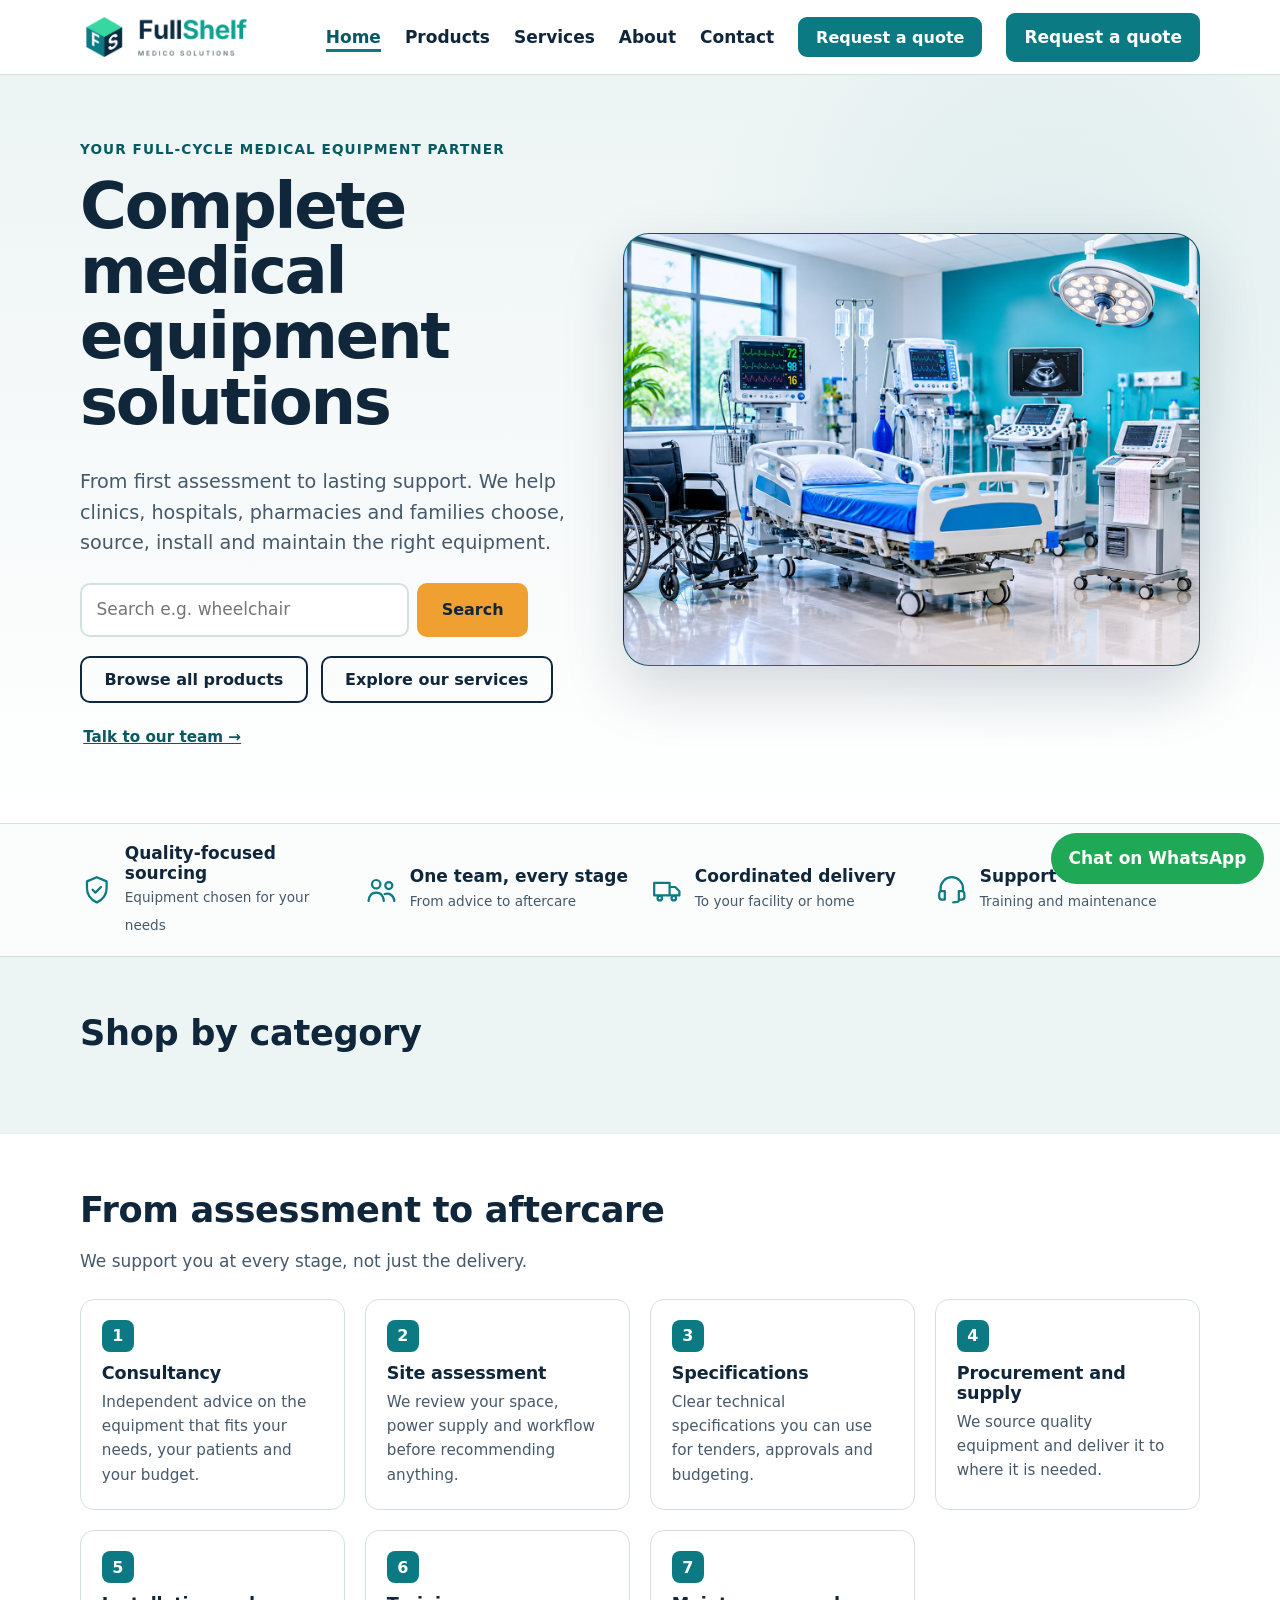
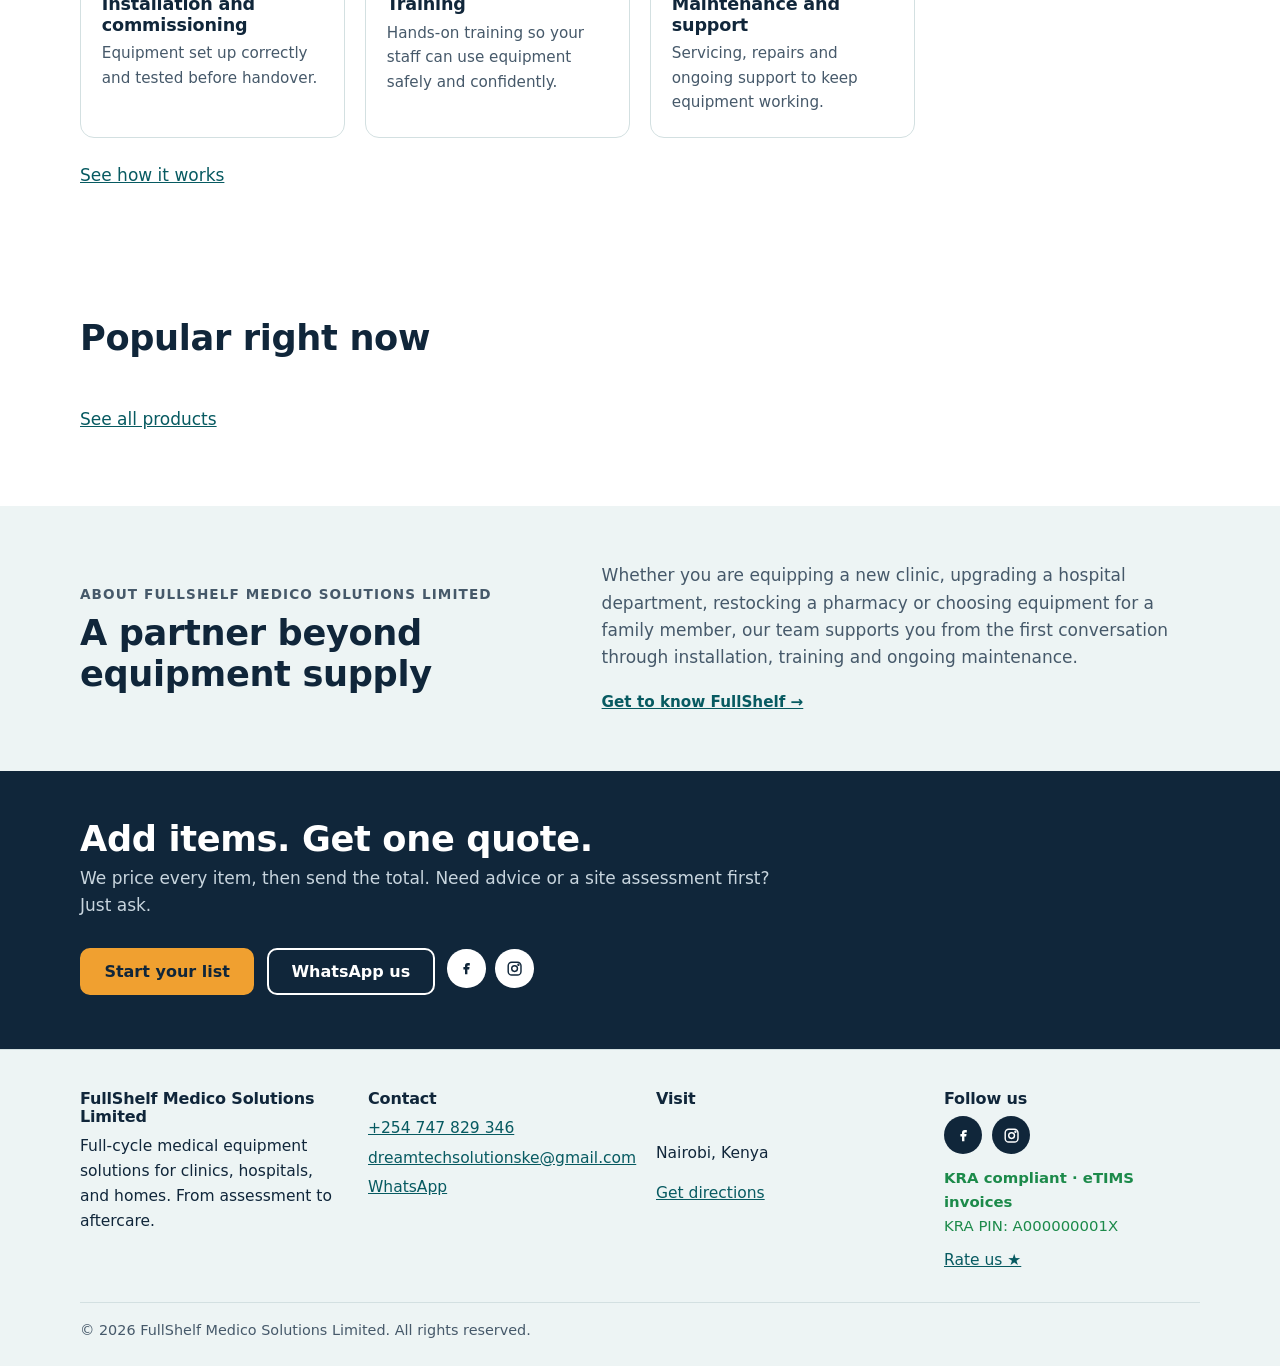
==== commit 0599e585: "Add files via upload" ====
--- a/index.html
+++ b/index.html
@@ -13,7 +13,7 @@
   <link rel="apple-touch-icon" href="apple-touch-icon.png">
 
   <link rel="preconnect" href="https://fonts.googleapis.com"><link rel="preconnect" href="https://fonts.gstatic.com" crossorigin><link href="https://fonts.googleapis.com/css2?family=Bricolage+Grotesque:wght@700;800&family=Hanken+Grotesk:wght@400;600;700&display=swap" rel="stylesheet">
-  <link rel="stylesheet" href="css/style.css?v=fullshelf2">
+  <link rel="stylesheet" href="css/style.css?v=fullshelf3">
 </head>
 <body>
   <a class="skip-link" href="#main">Skip to content</a>
@@ -32,6 +32,7 @@
           <li><a href="services.html">Services</a></li>
           <li><a href="about.html">About</a></li>
           <li><a href="contact.html">Contact</a></li>
+          <li><a class="btn nav-quote" href="quote.html">Request a quote</a></li>
         </ul>
       </nav>
     </div>
@@ -42,9 +43,9 @@
     <section class="hero">
       <div class="container hero-grid">
         <div>
-          <p class="eyebrow">Full-cycle medical equipment partner</p>
+          <p class="eyebrow">Your full-cycle medical equipment partner</p>
           <h1>Complete medical equipment solutions</h1>
-          <p class="lead">From consultancy to maintenance, for clinics, hospitals, and homes. Build a list and get one clear quote.</p>
+          <p class="lead">From first assessment to lasting support. We help clinics, hospitals, pharmacies and families choose, source, install and maintain the right equipment.</p>
           <form action="products.html" method="get" class="search-row" role="search">
             <label for="home-search" class="sr-only">Search products</label>
             <input type="search" id="home-search" name="q" placeholder="Search e.g. wheelchair">
@@ -52,37 +53,45 @@
           </form>
           <div class="hero-actions">
             <a class="btn btn-outline" href="products.html">Browse all products</a>
-            <a class="btn btn-outline" href="services.html">Our services</a>
+            <a class="btn btn-outline" href="services.html">Explore our services</a>
+            <a class="text-link hero-consult" href="contact.html">Talk to our team →</a>
           </div>
         </div>
 
         <div class="hero-visual">
           <div class="hero-fallback" id="hero-fallback" aria-hidden="true"></div>
-          <img src="images/hero.jpg" alt="Medical equipment supplied by FullShelf Medico Solutions Limited" onerror="this.remove()">
-        </div>
-      </div>
-    </section>
-
-    <section class="trust-strip" aria-label="Why choose us">
+          <img src="images/hero.jpg" alt="Modern medical equipment showroom with a hospital bed, wheelchair, patient monitors, ultrasound and diagnostic equipment" fetchpriority="high">
+        </div>
+      </div>
+    </section>
+
+    <section class="trust-strip" aria-label="The FullShelf service promise">
       <div class="container">
         <ul>
-          <li class="trust-item trust-kra">
+          <li class="trust-item">
             <svg viewBox="0 0 24 24" aria-hidden="true" fill="none" stroke="currentColor" stroke-width="1.6" stroke-linecap="round" stroke-linejoin="round"><path d="M12 3l7 3v5c0 5-3 8-7 10-4-2-7-5-7-10V6z"/><path d="M9 12l2 2 4-4"/></svg>
-            <div><strong>KRA compliant</strong><span data-kra-note>KRA compliant</span></div>
-          </li>
-          <li class="trust-item">
-            <svg viewBox="0 0 24 24" aria-hidden="true" fill="none" stroke="currentColor" stroke-width="1.6" stroke-linecap="round" stroke-linejoin="round"><rect x="5" y="3" width="14" height="18" rx="2"/><path d="M9 8h6M9 12h6M9 16h3"/></svg>
-            <div><strong>Licensed</strong><span>Registered business</span></div>
-          </li>
-          <li class="trust-item">
-            <svg viewBox="0 0 24 24" aria-hidden="true" fill="none" stroke="currentColor" stroke-width="1.6" stroke-linecap="round" stroke-linejoin="round"><circle cx="12" cy="12" r="9"/><path d="M8 12l3 3 5-6"/></svg>
-            <div><strong>Genuine products</strong><span>Approved suppliers</span></div>
+            <div><strong>Quality-focused sourcing</strong><span>Equipment chosen for your needs</span></div>
+          </li>
+          <li class="trust-item">
+            <svg viewBox="0 0 24 24" aria-hidden="true" fill="none" stroke="currentColor" stroke-width="1.6" stroke-linecap="round" stroke-linejoin="round"><circle cx="8" cy="8" r="3"/><circle cx="17" cy="9" r="2.5"/><path d="M2.5 20c.5-4 2.5-6 5.5-6s5 2 5.5 6M14 15c3.8-.8 6.5 1 7 5"/></svg>
+            <div><strong>One team, every stage</strong><span>From advice to aftercare</span></div>
           </li>
           <li class="trust-item">
             <svg viewBox="0 0 24 24" aria-hidden="true" fill="none" stroke="currentColor" stroke-width="1.6" stroke-linecap="round" stroke-linejoin="round"><path d="M3 7h11v9H3zM14 10h4l3 3v3h-7"/><circle cx="7" cy="18" r="1.6"/><circle cx="17" cy="18" r="1.6"/></svg>
-            <div><strong>Fast delivery</strong><span>Nairobi and beyond</span></div>
+            <div><strong>Coordinated delivery</strong><span>To your facility or home</span></div>
+          </li>
+          <li class="trust-item">
+            <svg viewBox="0 0 24 24" aria-hidden="true" fill="none" stroke="currentColor" stroke-width="1.6" stroke-linecap="round" stroke-linejoin="round"><path d="M4 13v-2a8 8 0 0 1 16 0v2"/><path d="M4 13h3v6H5a2 2 0 0 1-2-2v-2a2 2 0 0 1 1-2zM20 13h-3v6h2a2 2 0 0 0 2-2v-2a2 2 0 0 0-1-2zM17 20c-1 1-2 1-4 1"/></svg>
+            <div><strong>Support that lasts</strong><span>Training and maintenance</span></div>
           </li>
         </ul>
+      </div>
+    </section>
+
+    <section class="section section-alt">
+      <div class="container">
+        <div class="section-head"><h2>Shop by category</h2></div>
+        <div class="tiles" id="category-tiles"></div>
       </div>
     </section>
 
@@ -133,12 +142,7 @@
       </div>
     </section>
 
-    <section class="section section-alt">
-      <div class="container">
-        <div class="section-head"><h2>Shop by category</h2></div>
-        <div class="tiles" id="category-tiles"></div>
-      </div>
-    </section>
+
 
     <section class="section">
       <div class="container">
@@ -147,6 +151,20 @@
         <p style="margin-top:1.5rem"><a href="products.html">See all products</a></p>
       </div>
     </section>
+
+    <section class="section section-alt home-about">
+      <div class="container home-about-grid">
+        <div>
+          <p class="eyebrow">About FullShelf Medico Solutions Limited</p>
+          <h2>A partner beyond equipment supply</h2>
+        </div>
+        <div>
+          <p>Whether you are equipping a new clinic, upgrading a hospital department, restocking a pharmacy or choosing equipment for a family member, our team supports you from the first conversation through installation, training and ongoing maintenance.</p>
+          <a class="text-link" href="about.html">Get to know FullShelf →</a>
+        </div>
+      </div>
+    </section>
+
 
     <section class="cta-band">
       <div class="container cta-inner">
@@ -184,13 +202,13 @@
           <p><a data-directions href="#" target="_blank" rel="noopener">Get directions</a></p>
         </div>
       </div>
-      <p class="footer-legal">&copy; <span data-year>2026</span> <span data-site-name>FullShelf Medico Solutions Limited</span>. Registration no. 000000 &middot; Pharmacy and Poisons Board licence no. 000000.</p>
+      <p class="footer-legal">&copy; <span data-year>2026</span> <span data-site-name>FullShelf Medico Solutions Limited</span>. All rights reserved.</p>
     </div>
   </footer>
 
   <a class="whatsapp-float" data-whatsapp href="#">Chat on WhatsApp</a>
 
-  <script src="js/products.js?v=fullshelf2"></script>
-  <script src="js/main.js?v=fullshelf2"></script>
+  <script src="js/products.js?v=fullshelf3"></script>
+  <script src="js/main.js?v=fullshelf3"></script>
 </body>
 </html>
--- a/css/style.css
+++ b/css/style.css
@@ -121,25 +121,29 @@
   .site-nav { display: none; position: absolute; left: 0; right: 0; top: 100%; background: var(--white); border-bottom: 1px solid var(--line); padding: 1rem; }
   .site-nav.open { display: block; }
   .site-nav ul { flex-direction: column; align-items: flex-start; gap: 1rem; }
+  .site-nav .nav-quote { display: inline-flex; }
 }
 
 /* ============================================================
    HOME: HERO
    ============================================================ */
-.hero { padding: 3rem 0 3.5rem; background: linear-gradient(180deg, var(--mist), var(--white)); }
-.hero-grid { display: grid; grid-template-columns: 1fr 1.05fr; gap: 3rem; align-items: center; }
+.hero { padding: clamp(2.5rem, 5vw, 4.5rem) 0; background: radial-gradient(circle at 82% 38%, rgba(11, 122, 131, 0.10), transparent 34%), linear-gradient(180deg, var(--mist), var(--white)); }
+.hero-grid { display: grid; grid-template-columns: minmax(0, 0.92fr) minmax(0, 1.08fr); gap: clamp(2rem, 4vw, 4rem); align-items: center; }
+.hero h1 { max-width: 11ch; font-size: clamp(2.65rem, 5vw, 4.25rem); line-height: 1.02; letter-spacing: -0.035em; }
+.hero .lead { max-width: 36rem; margin-bottom: 0; }
 .eyebrow { font-weight: 700; color: var(--teal-dark); text-transform: uppercase; letter-spacing: 0.08em; font-size: 0.85rem; margin-bottom: 0.8rem; }
 .lead { font-size: 1.2rem; color: var(--ink-soft); }
-.hero-actions { display: flex; flex-wrap: wrap; gap: 0.8rem; margin-top: 1.2rem; }
+.hero-actions { display: flex; flex-wrap: wrap; align-items: center; gap: 0.8rem; margin-top: 1.2rem; }
+.hero-consult { padding: 0.6rem 0.2rem; }
 
 .search-row { display: flex; gap: 0.5rem; margin: 1.5rem 0 0; max-width: 28rem; }
 
 .hero-visual {
-  position: relative; aspect-ratio: 4 / 3; border-radius: 24px; overflow: hidden;
-  background: linear-gradient(135deg, var(--teal), var(--ink));
-  box-shadow: 0 20px 50px rgba(16, 38, 58, 0.18);
-}
-.hero-visual > img { position: absolute; inset: 0; width: 100%; height: 100%; object-fit: cover; }
+  position: relative; aspect-ratio: 4 / 3; min-height: 300px; border: 1px solid rgba(11, 122, 131, 0.14);
+  border-radius: 26px; overflow: hidden; background: linear-gradient(135deg, var(--teal), var(--ink));
+  box-shadow: 0 24px 60px rgba(16, 38, 58, 0.17);
+}
+.hero-visual > img { position: absolute; inset: 0; width: 100%; height: 100%; object-fit: cover; object-position: center; }
 .hero-fallback {
   position: absolute; inset: 0; display: grid; grid-template-columns: 1fr 1fr;
   place-items: center; padding: 2rem 2rem 4rem; gap: 1rem; color: rgba(255, 255, 255, 0.85);
@@ -155,13 +159,17 @@
 
 @media (max-width: 860px) {
   .hero-grid { grid-template-columns: 1fr; gap: 2rem; }
+  .hero h1 { max-width: 13ch; }
+  .hero-visual { aspect-ratio: 16 / 10; }
+  .trust-strip ul { grid-template-columns: repeat(2, minmax(0, 1fr)); }
+  .home-about-grid { grid-template-columns: 1fr; gap: 0.75rem; }
 }
 
 /* ============================================================
    HOME: TRUST STRIP
    ============================================================ */
-.trust-strip { border-bottom: 1px solid var(--line); }
-.trust-strip ul { list-style: none; margin: 0; padding: 1.2rem 0; display: grid; grid-template-columns: repeat(auto-fit, minmax(200px, 1fr)); gap: 1rem; }
+.trust-strip { border-block: 1px solid var(--line); background: #fbfdfd; }
+.trust-strip ul { list-style: none; margin: 0; padding: 1.15rem 0; display: grid; grid-template-columns: repeat(4, minmax(0, 1fr)); gap: 1.25rem; }
 .trust-item { display: flex; align-items: center; gap: 0.7rem; }
 .trust-item svg { width: 2.1rem; height: 2.1rem; flex: none; color: var(--teal); }
 .trust-item strong { display: block; line-height: 1.2; }
@@ -359,6 +367,17 @@
 .toast.show { opacity: 1; transform: translate(-50%, 0); pointer-events: auto; }
 .toast a { color: var(--signal); font-weight: 700; white-space: nowrap; }
 
+@media (max-width: 520px) {
+  .hero { padding: 2.25rem 0 2.75rem; }
+  .hero h1 { font-size: clamp(2.45rem, 12vw, 3.25rem); }
+  .hero-visual { min-height: 230px; aspect-ratio: 4 / 3; border-radius: 18px; }
+  .trust-strip ul { grid-template-columns: 1fr 1fr; gap: 0.9rem 0.6rem; }
+  .trust-item { align-items: flex-start; gap: 0.5rem; }
+  .trust-item svg { width: 1.7rem; height: 1.7rem; }
+  .trust-item span { font-size: 0.78rem; }
+  .home-about { padding-block: 2.5rem; }
+}
+
 @media (prefers-reduced-motion: reduce) {
   html { scroll-behavior: auto; }
   .tile img, .toast { transition: none; }
@@ -380,3 +399,11 @@
 .journey li::before { content: counter(step); position: absolute; top: 0; left: 0; width: 2rem; height: 2rem; border-radius: 50%; background: var(--signal); color: var(--ink); display: grid; place-items: center; font: 800 1rem var(--font-head); }
 .journey strong { display: block; font-family: var(--font-head); margin-bottom: 0.25rem; }
 .journey span { color: var(--ink-soft); font-size: 0.95rem; }
+
+/* HOME: clearer company introduction and navigation CTA */
+.site-nav .nav-quote { padding: 0.55rem 1rem; border-radius: 9px; color: var(--white); border: 2px solid var(--teal); background: var(--teal); }
+.site-nav .nav-quote:hover { color: var(--white); background: var(--teal-dark); border-color: var(--teal-dark); }
+.home-about-grid { display: grid; grid-template-columns: 0.9fr 1.1fr; gap: 2rem; align-items: center; }
+.home-about-grid h2 { max-width: 15ch; margin-bottom: 0; }
+.home-about-grid p { color: var(--ink-soft); }
+.home-about-grid .eyebrow { margin-bottom: 0.5rem; }
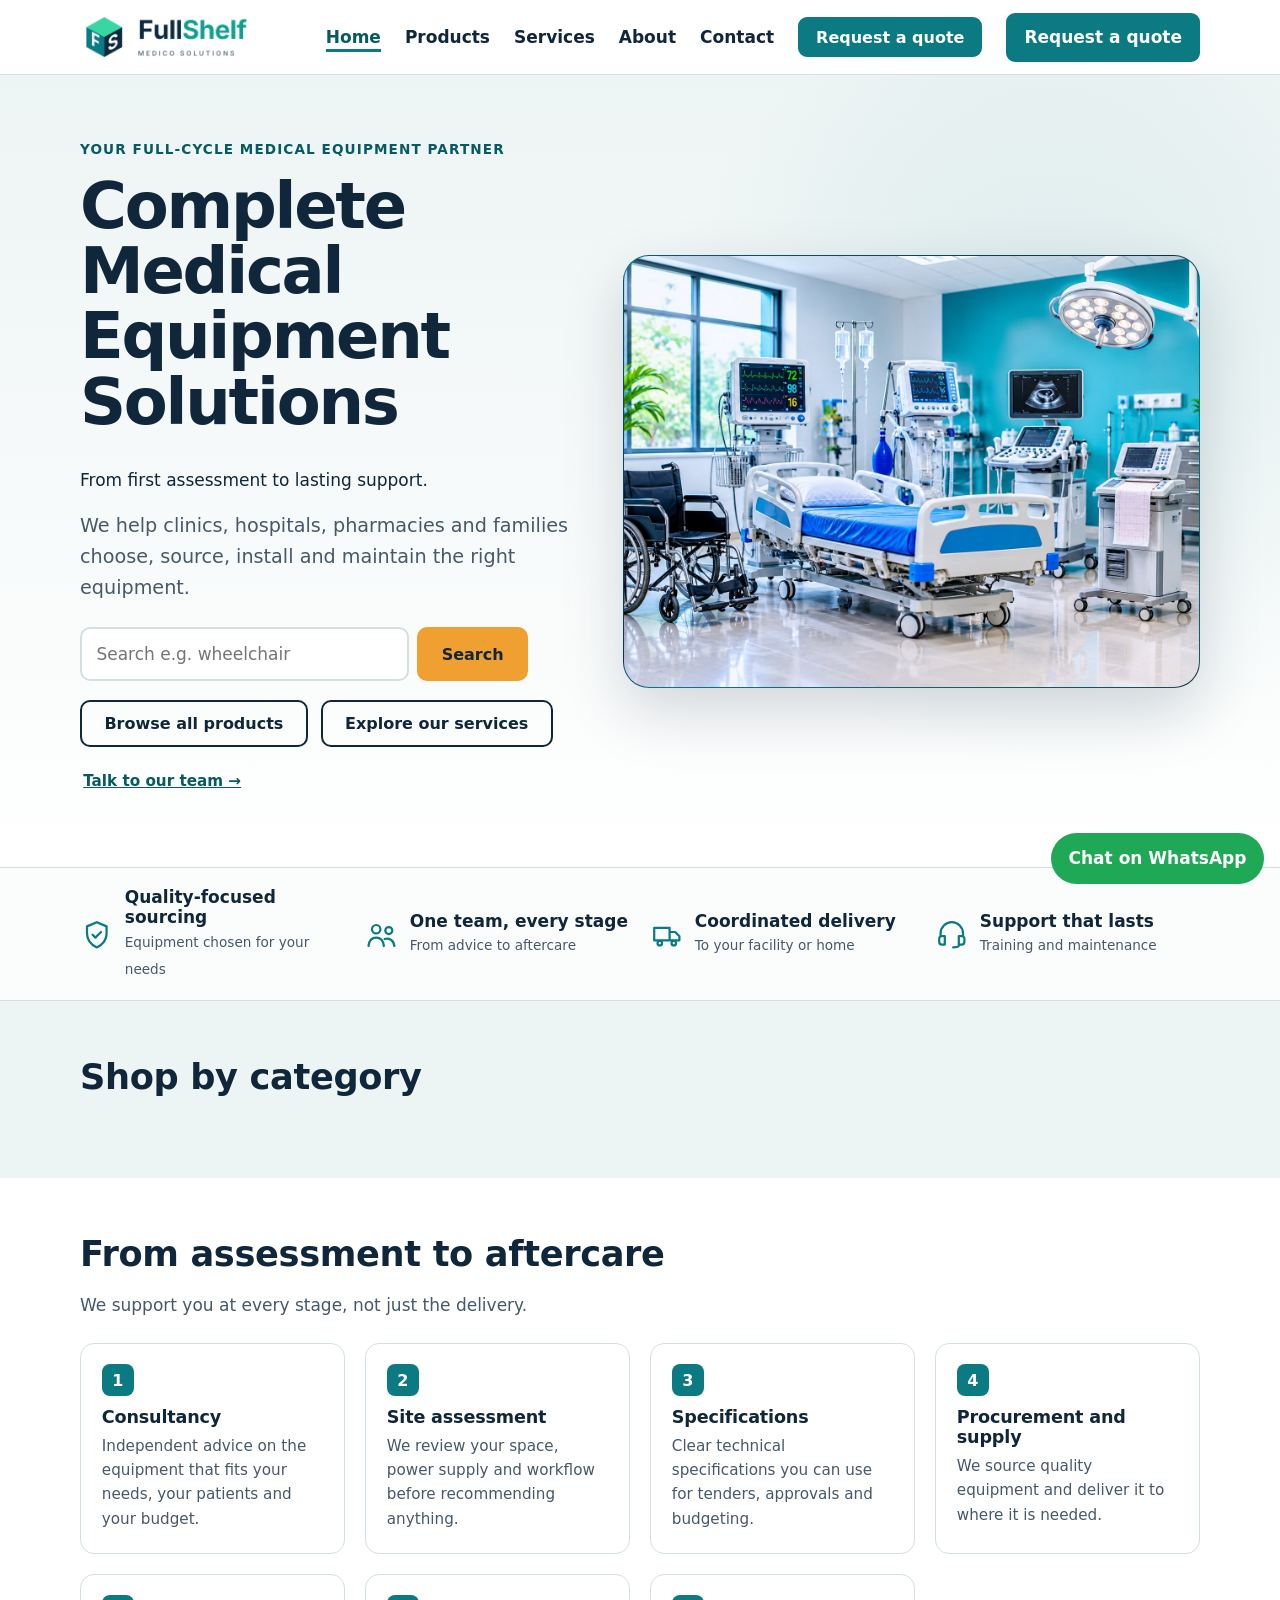
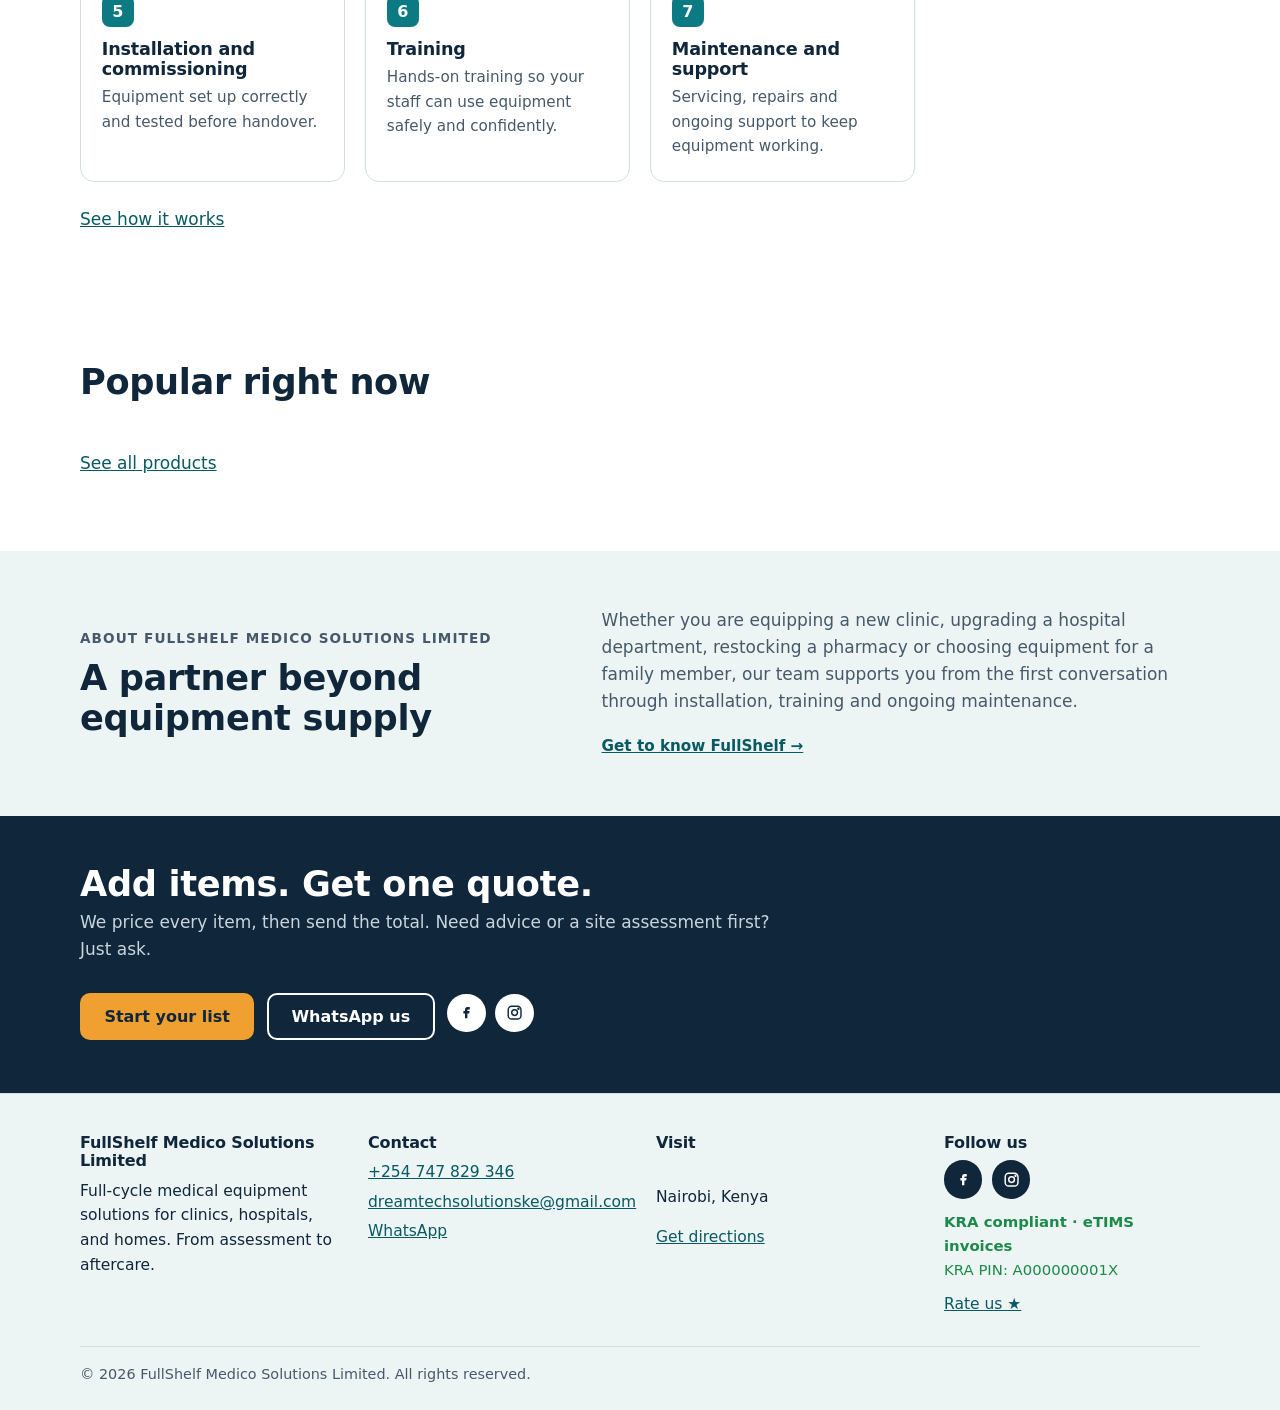
==== commit 7ed5620e: "Add files via upload" ====
--- a/index.html
+++ b/index.html
@@ -13,7 +13,7 @@
   <link rel="apple-touch-icon" href="apple-touch-icon.png">
 
   <link rel="preconnect" href="https://fonts.googleapis.com"><link rel="preconnect" href="https://fonts.gstatic.com" crossorigin><link href="https://fonts.googleapis.com/css2?family=Bricolage+Grotesque:wght@700;800&family=Hanken+Grotesk:wght@400;600;700&display=swap" rel="stylesheet">
-  <link rel="stylesheet" href="css/style.css?v=fullshelf3">
+  <link rel="stylesheet" href="css/style.css?v=fullshelf4">
 </head>
 <body>
   <a class="skip-link" href="#main">Skip to content</a>
@@ -44,8 +44,9 @@
       <div class="container hero-grid">
         <div>
           <p class="eyebrow">Your full-cycle medical equipment partner</p>
-          <h1>Complete medical equipment solutions</h1>
-          <p class="lead">From first assessment to lasting support. We help clinics, hospitals, pharmacies and families choose, source, install and maintain the right equipment.</p>
+          <h1>Complete Medical Equipment Solutions</h1>
+          <p class="hero-tagline">From first assessment to lasting support.</p>
+          <p class="lead">We help clinics, hospitals, pharmacies and families choose, source, install and maintain the right equipment.</p>
           <form action="products.html" method="get" class="search-row" role="search">
             <label for="home-search" class="sr-only">Search products</label>
             <input type="search" id="home-search" name="q" placeholder="Search e.g. wheelchair">
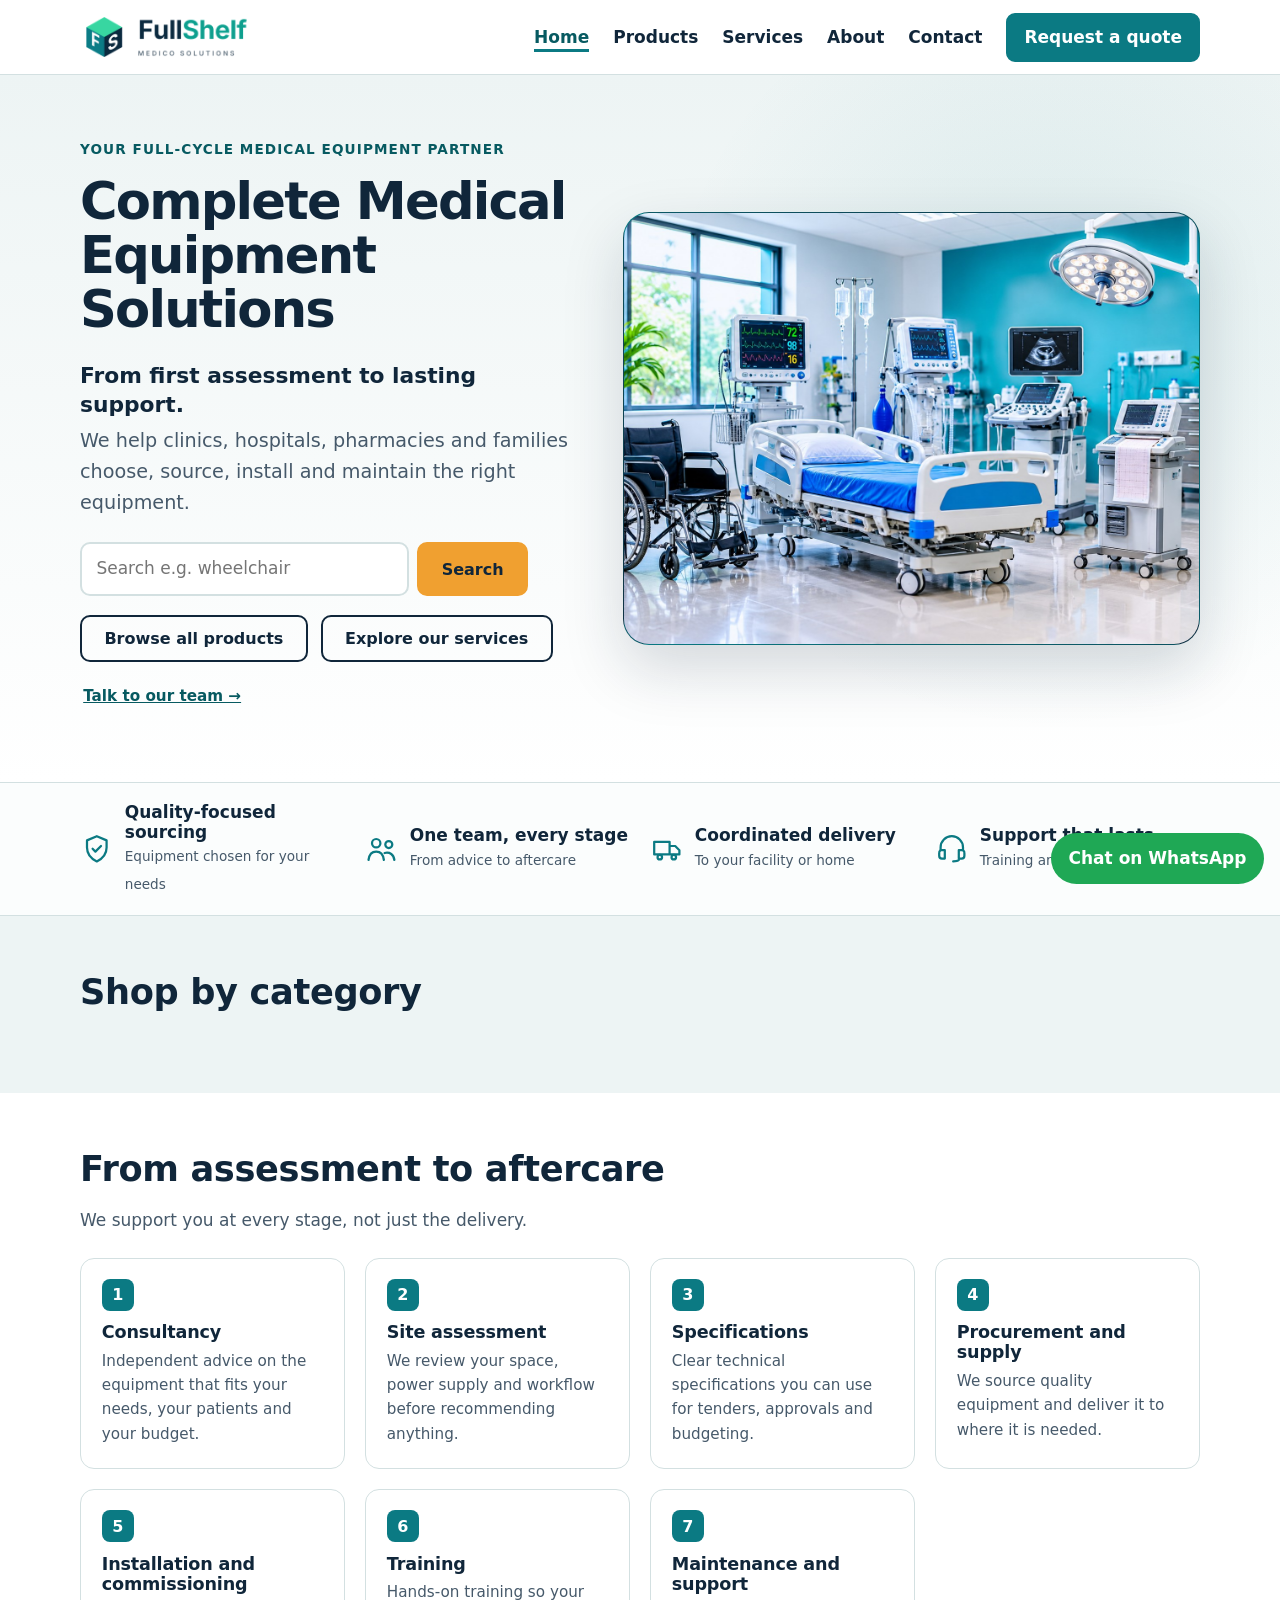
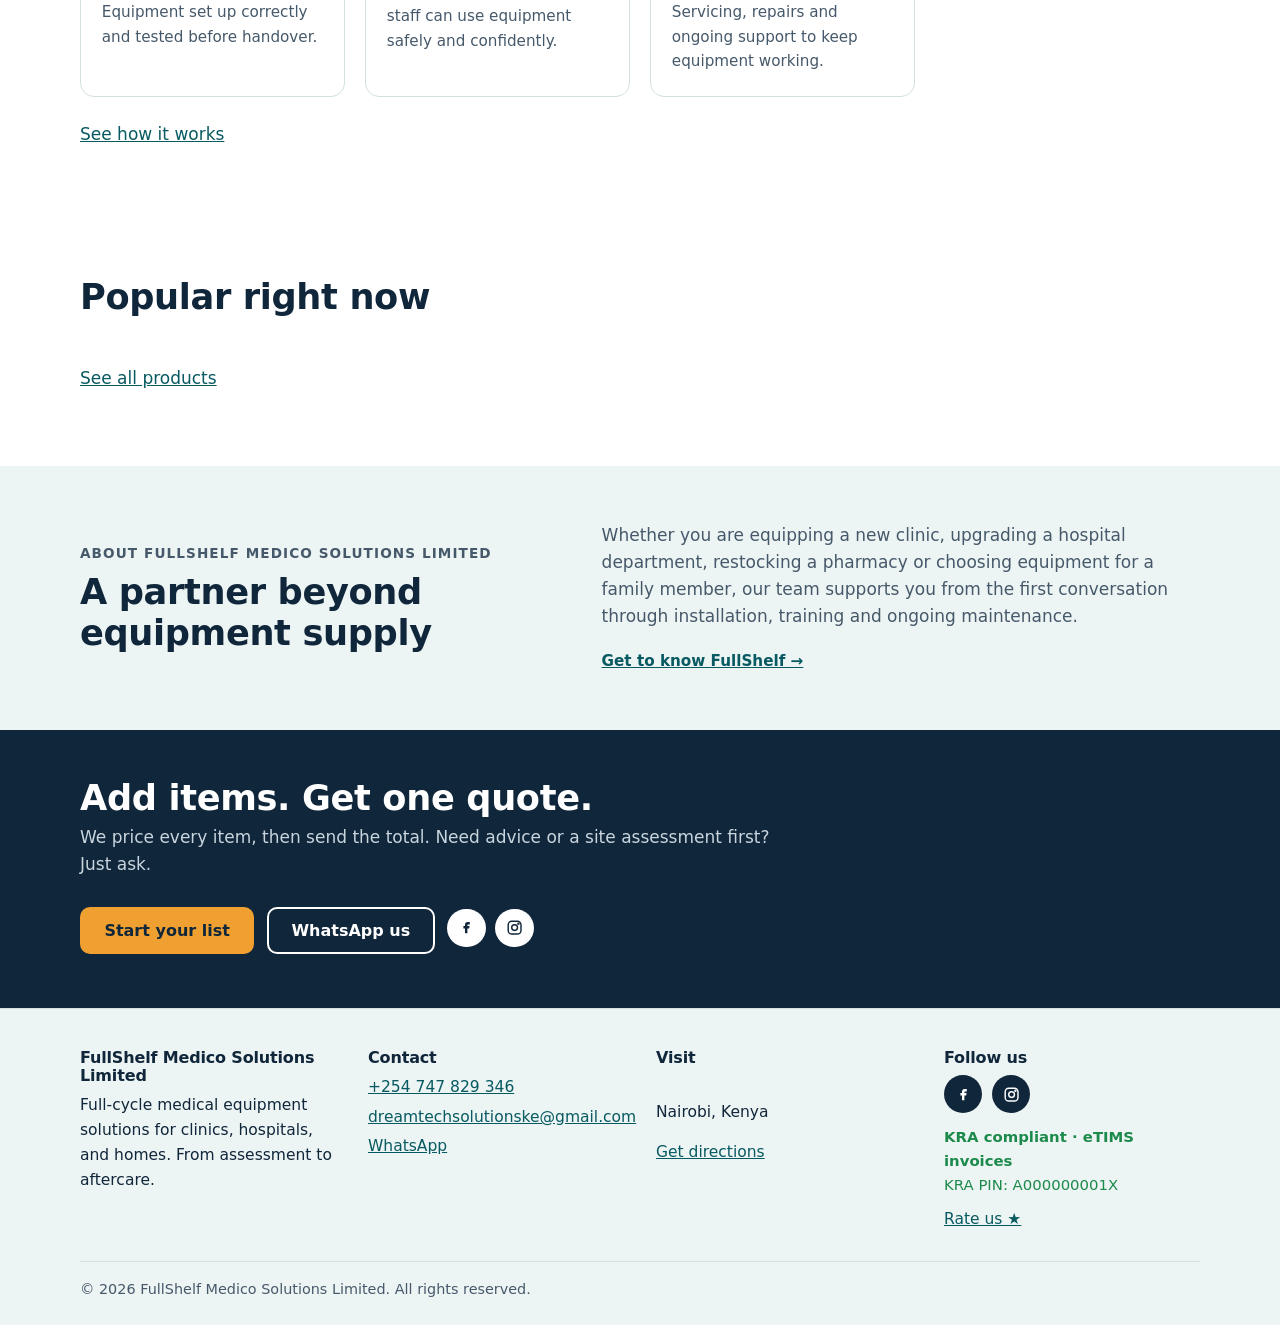
==== commit 9e1998e7: "Add files via upload" ====
--- a/index.html
+++ b/index.html
@@ -13,7 +13,7 @@
   <link rel="apple-touch-icon" href="apple-touch-icon.png">
 
   <link rel="preconnect" href="https://fonts.googleapis.com"><link rel="preconnect" href="https://fonts.gstatic.com" crossorigin><link href="https://fonts.googleapis.com/css2?family=Bricolage+Grotesque:wght@700;800&family=Hanken+Grotesk:wght@400;600;700&display=swap" rel="stylesheet">
-  <link rel="stylesheet" href="css/style.css?v=fullshelf4">
+  <link rel="stylesheet" href="css/style.css?v=fullshelf5">
 </head>
 <body>
   <a class="skip-link" href="#main">Skip to content</a>
@@ -32,7 +32,6 @@
           <li><a href="services.html">Services</a></li>
           <li><a href="about.html">About</a></li>
           <li><a href="contact.html">Contact</a></li>
-          <li><a class="btn nav-quote" href="quote.html">Request a quote</a></li>
         </ul>
       </nav>
     </div>
@@ -44,7 +43,7 @@
       <div class="container hero-grid">
         <div>
           <p class="eyebrow">Your full-cycle medical equipment partner</p>
-          <h1>Complete Medical Equipment Solutions</h1>
+          <h1><span class="headline-line">Complete Medical</span> <span class="headline-line">Equipment Solutions</span></h1>
           <p class="hero-tagline">From first assessment to lasting support.</p>
           <p class="lead">We help clinics, hospitals, pharmacies and families choose, source, install and maintain the right equipment.</p>
           <form action="products.html" method="get" class="search-row" role="search">
--- a/css/style.css
+++ b/css/style.css
@@ -129,7 +129,9 @@
    ============================================================ */
 .hero { padding: clamp(2.5rem, 5vw, 4.5rem) 0; background: radial-gradient(circle at 82% 38%, rgba(11, 122, 131, 0.10), transparent 34%), linear-gradient(180deg, var(--mist), var(--white)); }
 .hero-grid { display: grid; grid-template-columns: minmax(0, 0.92fr) minmax(0, 1.08fr); gap: clamp(2rem, 4vw, 4rem); align-items: center; }
-.hero h1 { max-width: 11ch; font-size: clamp(2.65rem, 5vw, 4.25rem); line-height: 1.02; letter-spacing: -0.035em; }
+.hero h1 { max-width: 18ch; font-size: clamp(2.35rem, 4vw, 3.75rem); line-height: 1.06; letter-spacing: -0.035em; }
+.hero-tagline { max-width: 36rem; margin: 1rem 0 0.45rem; color: var(--ink); font-size: clamp(1.15rem, 1.7vw, 1.45rem); font-weight: 700; line-height: 1.3; }
+.hero .lead { max-width: 36rem; margin-bottom: 0; }
 .hero .lead { max-width: 36rem; margin-bottom: 0; }
 .eyebrow { font-weight: 700; color: var(--teal-dark); text-transform: uppercase; letter-spacing: 0.08em; font-size: 0.85rem; margin-bottom: 0.8rem; }
 .lead { font-size: 1.2rem; color: var(--ink-soft); }
@@ -159,7 +161,7 @@
 
 @media (max-width: 860px) {
   .hero-grid { grid-template-columns: 1fr; gap: 2rem; }
-  .hero h1 { max-width: 13ch; }
+  .hero h1 { max-width: 18ch; }
   .hero-visual { aspect-ratio: 16 / 10; }
   .trust-strip ul { grid-template-columns: repeat(2, minmax(0, 1fr)); }
   .home-about-grid { grid-template-columns: 1fr; gap: 0.75rem; }
@@ -369,7 +371,7 @@
 
 @media (max-width: 520px) {
   .hero { padding: 2.25rem 0 2.75rem; }
-  .hero h1 { font-size: clamp(2.45rem, 12vw, 3.25rem); }
+  .hero h1 { max-width: 16ch; font-size: clamp(2.25rem, 9.5vw, 3.1rem); }
   .hero-visual { min-height: 230px; aspect-ratio: 4 / 3; border-radius: 18px; }
   .trust-strip ul { grid-template-columns: 1fr 1fr; gap: 0.9rem 0.6rem; }
   .trust-item { align-items: flex-start; gap: 0.5rem; }
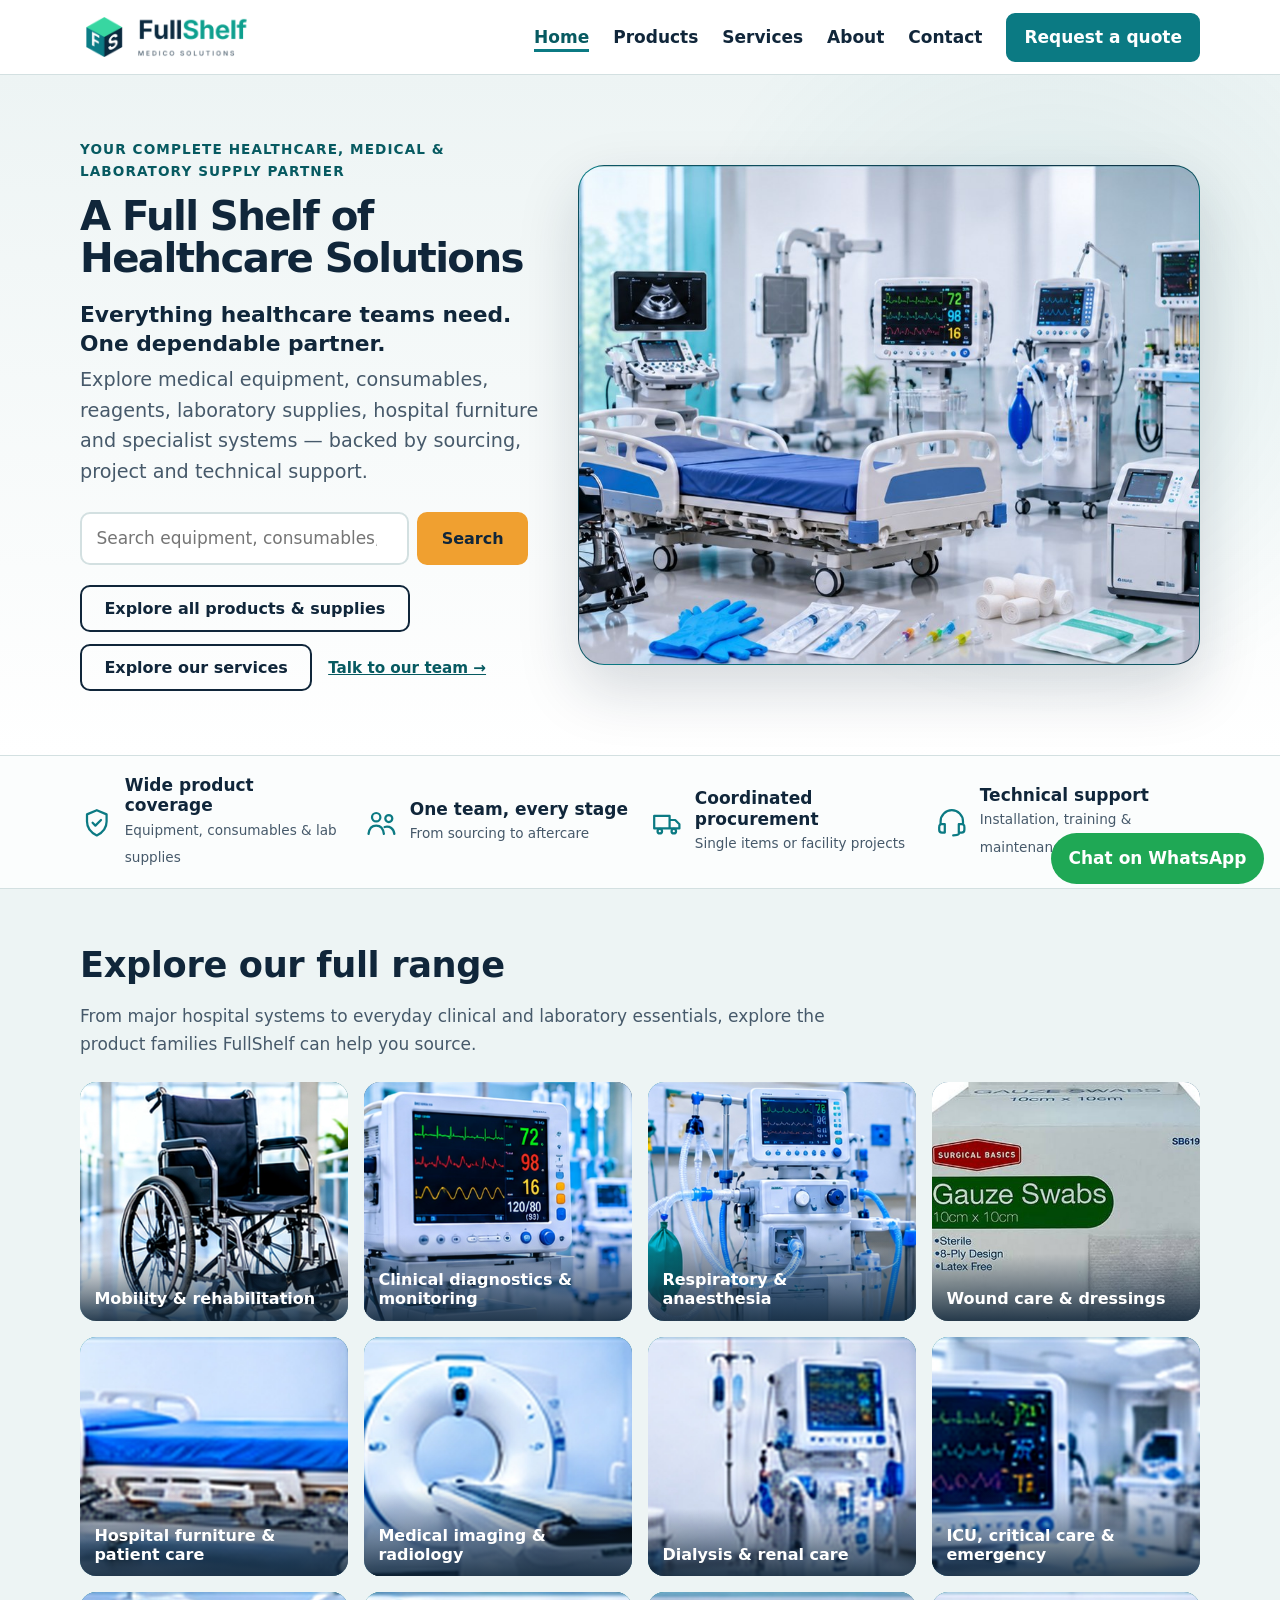
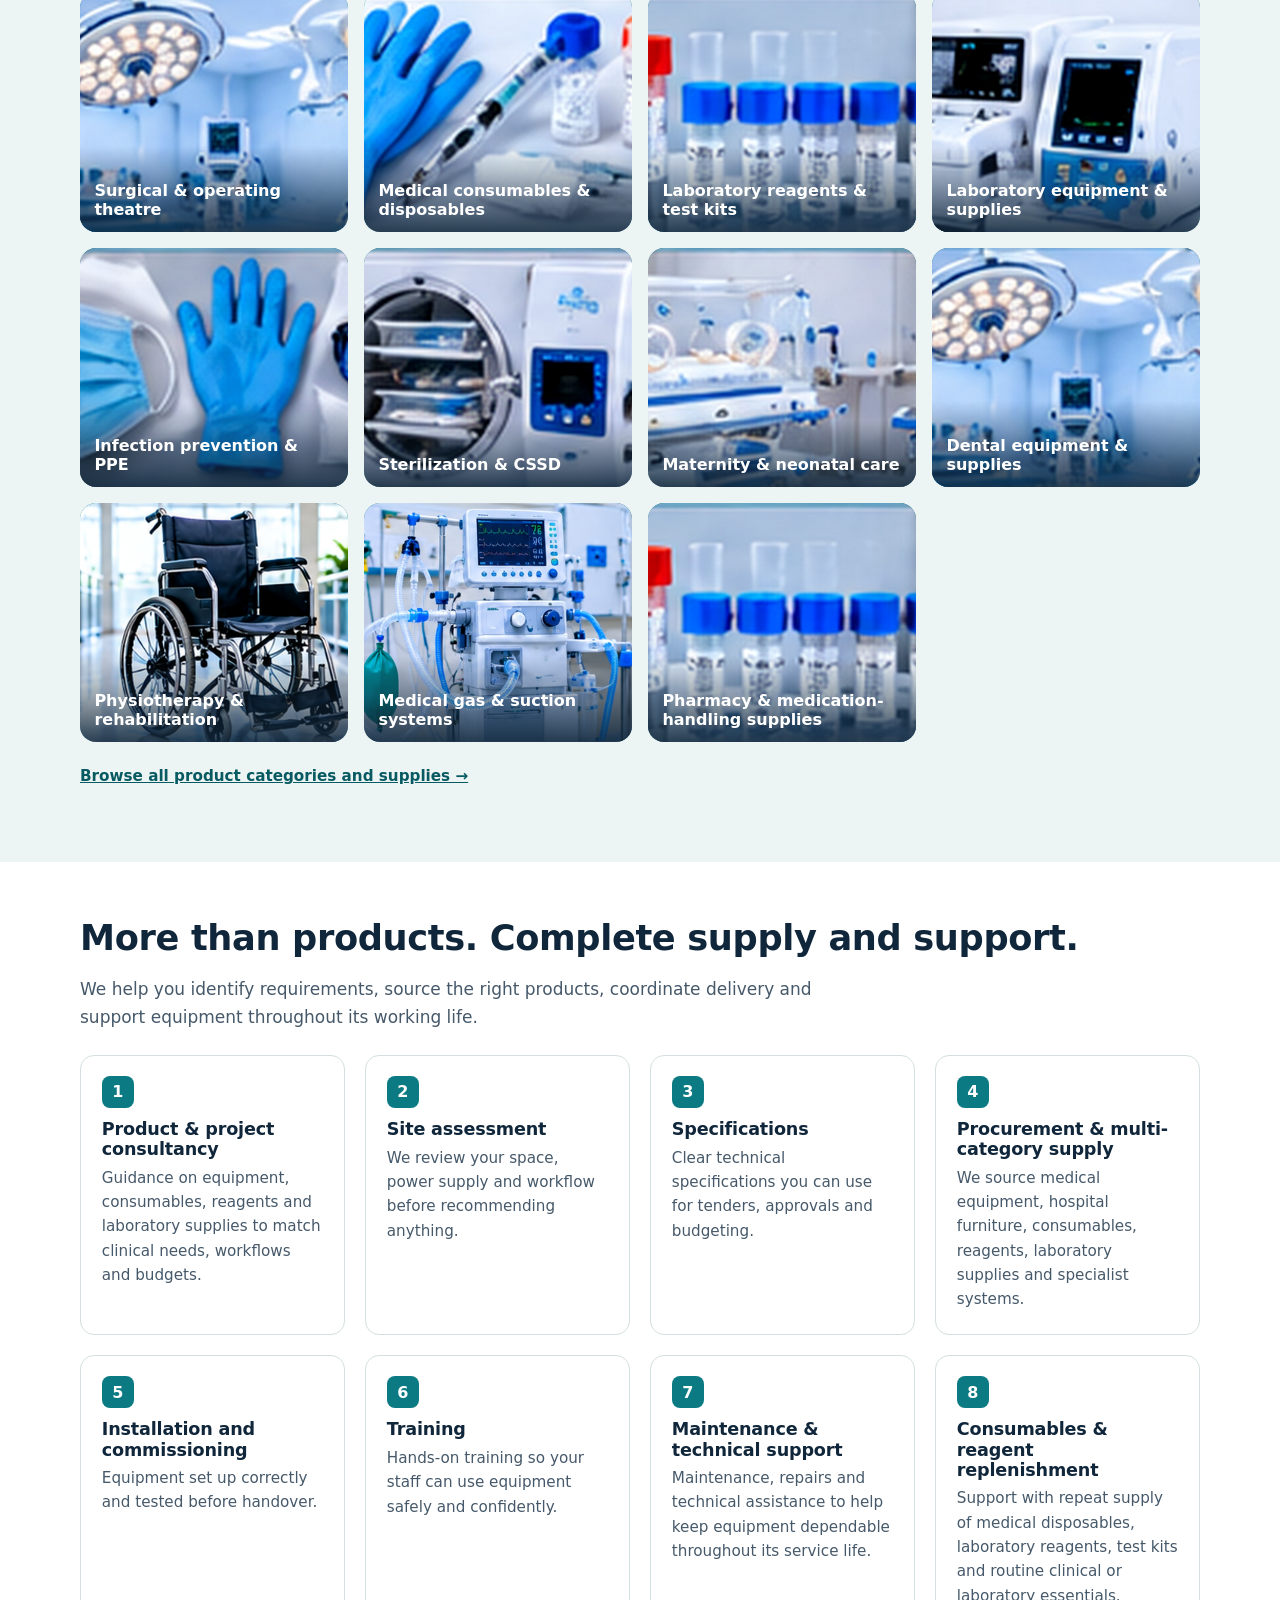
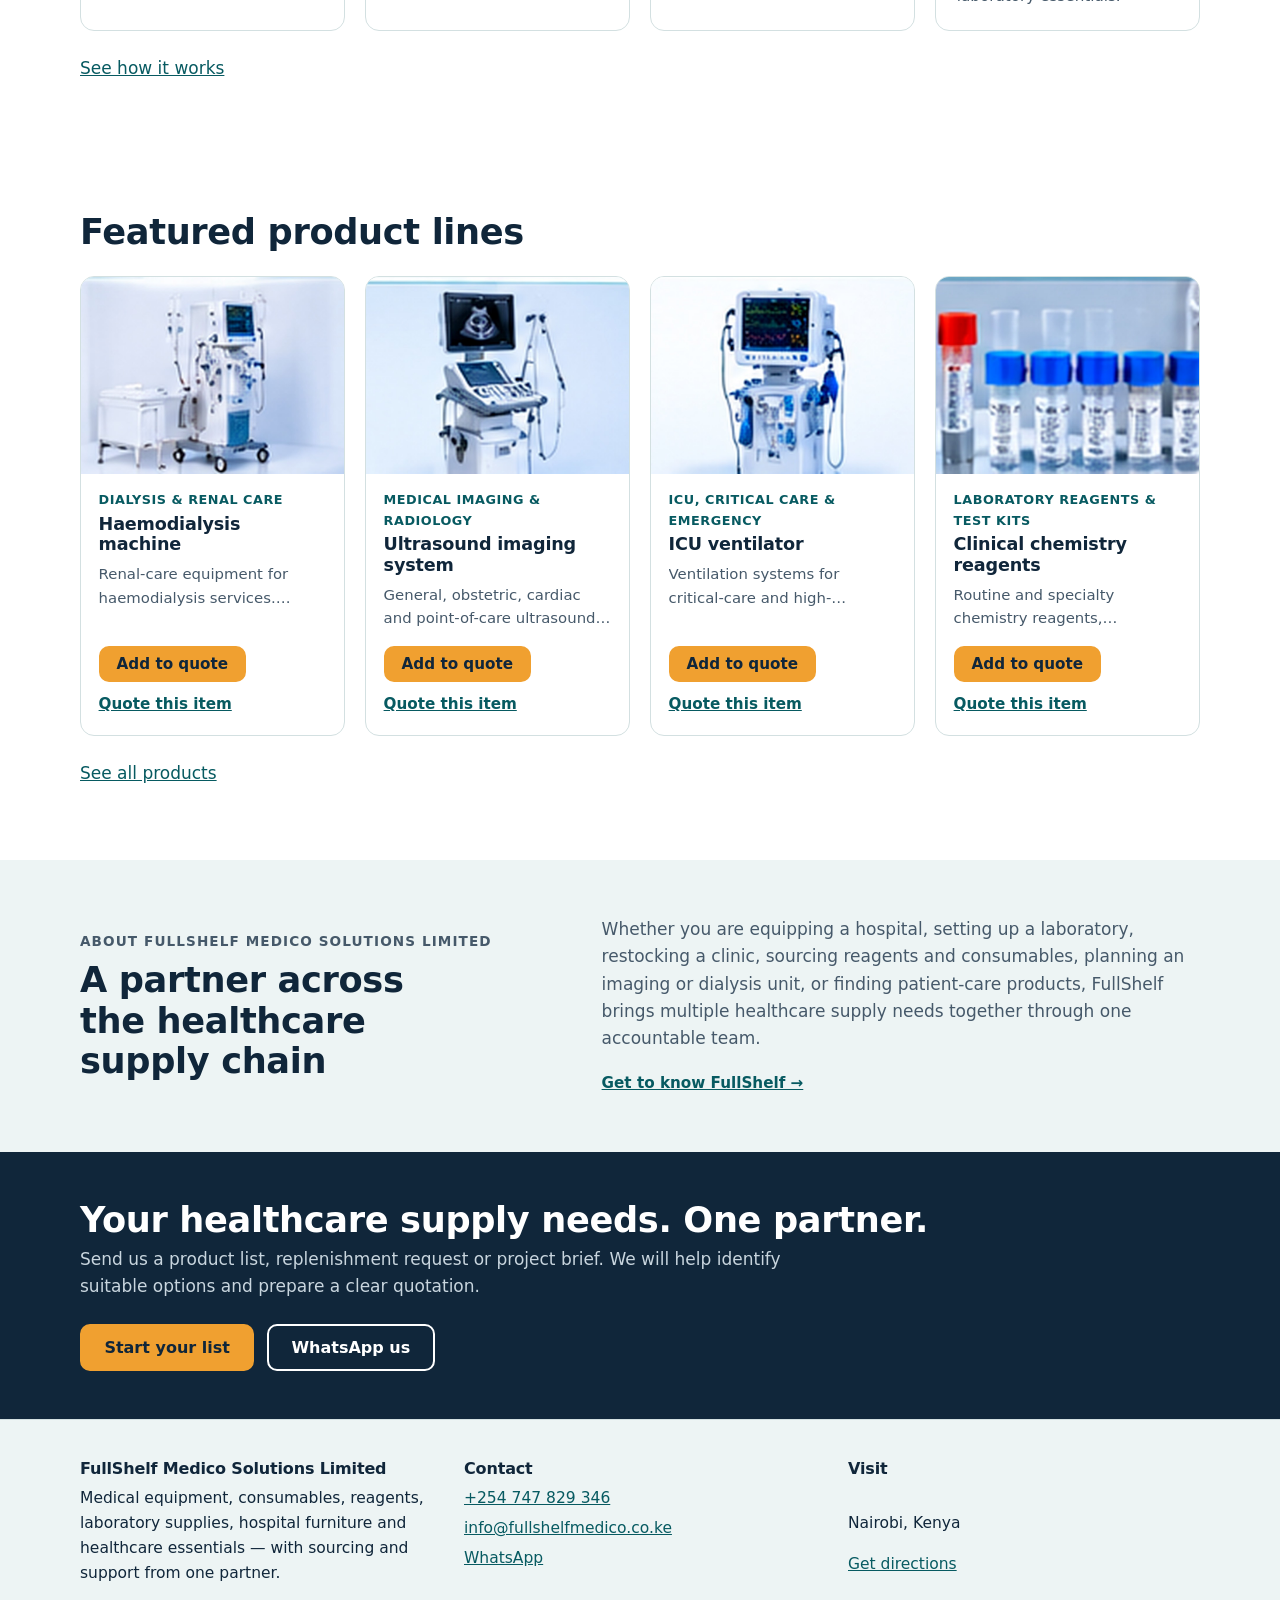
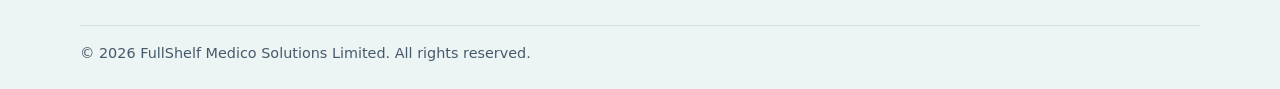
==== commit d4c609fd: "Commit" ====
--- a/index.html
+++ b/index.html
@@ -3,8 +3,8 @@
 <head>
   <meta charset="utf-8">
   <meta name="viewport" content="width=device-width, initial-scale=1">
-  <title>FullShelf Medico Solutions Limited | Medical equipment solutions in Nairobi</title>
-  <meta name="description" content="Full-cycle medical equipment solutions for clinics, hospitals, and homes: consultancy, site assessment, supply, installation, training, and maintenance.">
+  <title>FullShelf Medico Solutions Limited | Healthcare, Medical & Laboratory Supplies</title>
+  <meta name="description" content="A full shelf of healthcare solutions: medical equipment, consumables, reagents, laboratory equipment and supplies, hospital furniture, imaging, dialysis and technical support in Kenya.">
   <meta name="theme-color" content="#0b2a3f">
 
   <!-- Favicons -->
@@ -13,7 +13,35 @@
   <link rel="apple-touch-icon" href="apple-touch-icon.png">
 
   <link rel="preconnect" href="https://fonts.googleapis.com"><link rel="preconnect" href="https://fonts.gstatic.com" crossorigin><link href="https://fonts.googleapis.com/css2?family=Bricolage+Grotesque:wght@700;800&family=Hanken+Grotesk:wght@400;600;700&display=swap" rel="stylesheet">
-  <link rel="stylesheet" href="css/style.css?v=fullshelf5">
+  <link rel="stylesheet" href="css/style.css?v=fullshelf7">
+  <style>
+    /* Larger, more prominent homepage hero image */
+    @media (min-width: 861px) {
+      .hero-grid {
+        grid-template-columns: minmax(0, 0.9fr) minmax(0, 1.2fr);
+        gap: clamp(1.5rem, 2.5vw, 2.5rem);
+      }
+      .hero-visual {
+        width: 100%;
+        aspect-ratio: 3 / 2 !important;
+        min-height: 500px;
+        max-height: 620px;
+      }
+    }
+    @media (max-width: 860px) {
+      .hero-visual {
+        width: 100%;
+        aspect-ratio: 16 / 10 !important;
+        min-height: 360px;
+      }
+    }
+    @media (max-width: 520px) {
+      .hero-visual {
+        aspect-ratio: 4 / 3 !important;
+        min-height: 250px;
+      }
+    }
+  </style>
 </head>
 <body>
   <a class="skip-link" href="#main">Skip to content</a>
@@ -42,17 +70,17 @@
     <section class="hero">
       <div class="container hero-grid">
         <div>
-          <p class="eyebrow">Your full-cycle medical equipment partner</p>
-          <h1><span class="headline-line">Complete Medical</span> <span class="headline-line">Equipment Solutions</span></h1>
-          <p class="hero-tagline">From first assessment to lasting support.</p>
-          <p class="lead">We help clinics, hospitals, pharmacies and families choose, source, install and maintain the right equipment.</p>
+          <p class="eyebrow">Your complete healthcare, medical & laboratory supply partner</p>
+          <h1><span class="headline-line">A Full Shelf of</span> <span class="headline-line">Healthcare Solutions</span></h1>
+          <p class="hero-tagline">Everything healthcare teams need. One dependable partner.</p>
+          <p class="lead">Explore medical equipment, consumables, reagents, laboratory supplies, hospital furniture and specialist systems — backed by sourcing, project and technical support.</p>
           <form action="products.html" method="get" class="search-row" role="search">
             <label for="home-search" class="sr-only">Search products</label>
-            <input type="search" id="home-search" name="q" placeholder="Search e.g. wheelchair">
+            <input type="search" id="home-search" name="q" placeholder="Search equipment, consumables, reagents…">
             <button class="btn" type="submit">Search</button>
           </form>
           <div class="hero-actions">
-            <a class="btn btn-outline" href="products.html">Browse all products</a>
+            <a class="btn btn-outline" href="products.html">Explore all products & supplies</a>
             <a class="btn btn-outline" href="services.html">Explore our services</a>
             <a class="text-link hero-consult" href="contact.html">Talk to our team →</a>
           </div>
@@ -60,7 +88,7 @@
 
         <div class="hero-visual">
           <div class="hero-fallback" id="hero-fallback" aria-hidden="true"></div>
-          <img src="images/hero.jpg" alt="Modern medical equipment showroom with a hospital bed, wheelchair, patient monitors, ultrasound and diagnostic equipment" fetchpriority="high">
+          <img src="[data-uri]" alt="A broad showcase of healthcare products including dialysis and respiratory systems, ultrasound, patient monitoring, hospital beds, mobility equipment, laboratory analysers, reagents and medical consumables" fetchpriority="high" decoding="async">
         </div>
       </div>
     </section>
@@ -70,19 +98,19 @@
         <ul>
           <li class="trust-item">
             <svg viewBox="0 0 24 24" aria-hidden="true" fill="none" stroke="currentColor" stroke-width="1.6" stroke-linecap="round" stroke-linejoin="round"><path d="M12 3l7 3v5c0 5-3 8-7 10-4-2-7-5-7-10V6z"/><path d="M9 12l2 2 4-4"/></svg>
-            <div><strong>Quality-focused sourcing</strong><span>Equipment chosen for your needs</span></div>
+            <div><strong>Wide product coverage</strong><span>Equipment, consumables & lab supplies</span></div>
           </li>
           <li class="trust-item">
             <svg viewBox="0 0 24 24" aria-hidden="true" fill="none" stroke="currentColor" stroke-width="1.6" stroke-linecap="round" stroke-linejoin="round"><circle cx="8" cy="8" r="3"/><circle cx="17" cy="9" r="2.5"/><path d="M2.5 20c.5-4 2.5-6 5.5-6s5 2 5.5 6M14 15c3.8-.8 6.5 1 7 5"/></svg>
-            <div><strong>One team, every stage</strong><span>From advice to aftercare</span></div>
+            <div><strong>One team, every stage</strong><span>From sourcing to aftercare</span></div>
           </li>
           <li class="trust-item">
             <svg viewBox="0 0 24 24" aria-hidden="true" fill="none" stroke="currentColor" stroke-width="1.6" stroke-linecap="round" stroke-linejoin="round"><path d="M3 7h11v9H3zM14 10h4l3 3v3h-7"/><circle cx="7" cy="18" r="1.6"/><circle cx="17" cy="18" r="1.6"/></svg>
-            <div><strong>Coordinated delivery</strong><span>To your facility or home</span></div>
+            <div><strong>Coordinated procurement</strong><span>Single items or facility projects</span></div>
           </li>
           <li class="trust-item">
             <svg viewBox="0 0 24 24" aria-hidden="true" fill="none" stroke="currentColor" stroke-width="1.6" stroke-linecap="round" stroke-linejoin="round"><path d="M4 13v-2a8 8 0 0 1 16 0v2"/><path d="M4 13h3v6H5a2 2 0 0 1-2-2v-2a2 2 0 0 1 1-2zM20 13h-3v6h2a2 2 0 0 0 2-2v-2a2 2 0 0 0-1-2zM17 20c-1 1-2 1-4 1"/></svg>
-            <div><strong>Support that lasts</strong><span>Training and maintenance</span></div>
+            <div><strong>Technical support</strong><span>Installation, training & maintenance</span></div>
           </li>
         </ul>
       </div>
@@ -90,22 +118,23 @@
 
     <section class="section section-alt">
       <div class="container">
-        <div class="section-head"><h2>Shop by category</h2></div>
+        <div class="section-head"><h2>Explore our full range</h2><p>From major hospital systems to everyday clinical and laboratory essentials, explore the product families FullShelf can help you source.</p></div>
         <div class="tiles" id="category-tiles"></div>
+        <p style="margin-top:1.25rem"><a class="text-link" href="products.html">Browse all product categories and supplies →</a></p>
       </div>
     </section>
 
     <section class="section">
       <div class="container">
         <div class="section-head">
-          <h2>From assessment to aftercare</h2>
-          <p>We support you at every stage, not just the delivery.</p>
+          <h2>More than products. Complete supply and support.</h2>
+          <p>We help you identify requirements, source the right products, coordinate delivery and support equipment throughout its working life.</p>
         </div>
         <div class="services-grid">
       <article class="service-card">
         <span class="service-num" aria-hidden="true">1</span>
-        <h3>Consultancy</h3>
-        <p>Independent advice on the equipment that fits your needs, your patients and your budget.</p>
+        <h3>Product & project consultancy</h3>
+        <p>Guidance on equipment, consumables, reagents and laboratory supplies to match clinical needs, workflows and budgets.</p>
       </article>
       <article class="service-card">
         <span class="service-num" aria-hidden="true">2</span>
@@ -119,8 +148,8 @@
       </article>
       <article class="service-card">
         <span class="service-num" aria-hidden="true">4</span>
-        <h3>Procurement and supply</h3>
-        <p>We source quality equipment and deliver it to where it is needed.</p>
+        <h3>Procurement & multi-category supply</h3>
+        <p>We source medical equipment, hospital furniture, consumables, reagents, laboratory supplies and specialist systems.</p>
       </article>
       <article class="service-card">
         <span class="service-num" aria-hidden="true">5</span>
@@ -134,8 +163,13 @@
       </article>
       <article class="service-card">
         <span class="service-num" aria-hidden="true">7</span>
-        <h3>Maintenance and support</h3>
-        <p>Servicing, repairs and ongoing support to keep equipment working.</p>
+        <h3>Maintenance & technical support</h3>
+        <p>Maintenance, repairs and technical assistance to help keep equipment dependable throughout its service life.</p>
+      </article>
+      <article class="service-card">
+        <span class="service-num" aria-hidden="true">8</span>
+        <h3>Consumables & reagent replenishment</h3>
+        <p>Support with repeat supply of medical disposables, laboratory reagents, test kits and routine clinical or laboratory essentials.</p>
       </article>
         </div>
         <p style="margin-top:1.5rem"><a href="services.html">See how it works</a></p>
@@ -146,7 +180,7 @@
 
     <section class="section">
       <div class="container">
-        <div class="section-head"><h2>Popular right now</h2></div>
+        <div class="section-head"><h2>Featured product lines</h2></div>
         <div class="grid" id="featured-grid"></div>
         <p style="margin-top:1.5rem"><a href="products.html">See all products</a></p>
       </div>
@@ -156,10 +190,10 @@
       <div class="container home-about-grid">
         <div>
           <p class="eyebrow">About FullShelf Medico Solutions Limited</p>
-          <h2>A partner beyond equipment supply</h2>
-        </div>
-        <div>
-          <p>Whether you are equipping a new clinic, upgrading a hospital department, restocking a pharmacy or choosing equipment for a family member, our team supports you from the first conversation through installation, training and ongoing maintenance.</p>
+          <h2>A partner across the healthcare supply chain</h2>
+        </div>
+        <div>
+          <p>Whether you are equipping a hospital, setting up a laboratory, restocking a clinic, sourcing reagents and consumables, planning an imaging or dialysis unit, or finding patient-care products, FullShelf brings multiple healthcare supply needs together through one accountable team.</p>
           <a class="text-link" href="about.html">Get to know FullShelf →</a>
         </div>
       </div>
@@ -169,8 +203,8 @@
     <section class="cta-band">
       <div class="container cta-inner">
         <div>
-          <h2>Add items. Get one quote.</h2>
-          <p>We price every item, then send the total. Need advice or a site assessment first? Just ask.</p>
+          <h2>Your healthcare supply needs. One partner.</h2>
+          <p>Send us a product list, replenishment request or project brief. We will help identify suitable options and prepare a clear quotation.</p>
         </div>
         <div class="cta-buttons">
           <a class="btn" href="products.html">Start your list</a>
@@ -186,7 +220,7 @@
       <div class="footer-grid">
         <div>
           <h3 data-site-name>FullShelf Medico Solutions Limited</h3>
-          <p>Full-cycle medical equipment solutions for clinics, hospitals, and homes. From assessment to aftercare.</p>
+          <p>Medical equipment, consumables, reagents, laboratory supplies, hospital furniture and healthcare essentials — with sourcing and support from one partner.</p>
         </div>
         <div>
           <h3>Contact</h3>
@@ -208,7 +242,7 @@
 
   <a class="whatsapp-float" data-whatsapp href="#">Chat on WhatsApp</a>
 
-  <script src="js/products.js?v=fullshelf3"></script>
-  <script src="js/main.js?v=fullshelf3"></script>
+  <script src="js/products.js?v=fullshelf7"></script>
+  <script src="js/main.js?v=fullshelf7"></script>
 </body>
 </html>
--- a/css/style.css
+++ b/css/style.css
@@ -128,10 +128,15 @@
    HOME: HERO
    ============================================================ */
 .hero { padding: clamp(2.5rem, 5vw, 4.5rem) 0; background: radial-gradient(circle at 82% 38%, rgba(11, 122, 131, 0.10), transparent 34%), linear-gradient(180deg, var(--mist), var(--white)); }
-.hero-grid { display: grid; grid-template-columns: minmax(0, 0.92fr) minmax(0, 1.08fr); gap: clamp(2rem, 4vw, 4rem); align-items: center; }
-.hero h1 { max-width: 18ch; font-size: clamp(2.35rem, 4vw, 3.75rem); line-height: 1.06; letter-spacing: -0.035em; }
+.hero-grid { display: grid; grid-template-columns: minmax(0, 1fr) minmax(0, 1.05fr); gap: clamp(2rem, 3.5vw, 3.5rem); align-items: center; }
+.hero h1 { width: 100%; max-width: none; font-size: clamp(2.35rem, 3.15vw, 3.35rem); line-height: 1.06; letter-spacing: -0.04em; }
 .hero-tagline { max-width: 36rem; margin: 1rem 0 0.45rem; color: var(--ink); font-size: clamp(1.15rem, 1.7vw, 1.45rem); font-weight: 700; line-height: 1.3; }
 .hero .lead { max-width: 36rem; margin-bottom: 0; }
+.hero h1 .headline-line { display: inline; }
+@media (min-width: 1100px) {
+  .hero h1 .headline-line { display: block; white-space: nowrap; }
+}
+
 .hero .lead { max-width: 36rem; margin-bottom: 0; }
 .eyebrow { font-weight: 700; color: var(--teal-dark); text-transform: uppercase; letter-spacing: 0.08em; font-size: 0.85rem; margin-bottom: 0.8rem; }
 .lead { font-size: 1.2rem; color: var(--ink-soft); }
@@ -161,7 +166,7 @@
 
 @media (max-width: 860px) {
   .hero-grid { grid-template-columns: 1fr; gap: 2rem; }
-  .hero h1 { max-width: 18ch; }
+  .hero h1 { max-width: none; }
   .hero-visual { aspect-ratio: 16 / 10; }
   .trust-strip ul { grid-template-columns: repeat(2, minmax(0, 1fr)); }
   .home-about-grid { grid-template-columns: 1fr; gap: 0.75rem; }
@@ -371,7 +376,7 @@
 
 @media (max-width: 520px) {
   .hero { padding: 2.25rem 0 2.75rem; }
-  .hero h1 { max-width: 16ch; font-size: clamp(2.25rem, 9.5vw, 3.1rem); }
+  .hero h1 { max-width: none; font-size: clamp(2.25rem, 8.5vw, 3.1rem); }
   .hero-visual { min-height: 230px; aspect-ratio: 4 / 3; border-radius: 18px; }
   .trust-strip ul { grid-template-columns: 1fr 1fr; gap: 0.9rem 0.6rem; }
   .trust-item { align-items: flex-start; gap: 0.5rem; }
@@ -409,3 +414,14 @@
 .home-about-grid h2 { max-width: 15ch; margin-bottom: 0; }
 .home-about-grid p { color: var(--ink-soft); }
 .home-about-grid .eyebrow { margin-bottom: 0.5rem; }
+
+
+/* FullShelf multi-category positioning refresh */
+.catalogue-note { margin-top: .8rem; max-width: 70rem; }
+.section-head p { max-width: 70ch; }
+.tile { aspect-ratio: 1.12 / 1; }
+.tile-fallback { background: radial-gradient(circle at 50% 35%, rgba(255,255,255,.12), transparent 58%); padding-bottom: 2.5rem; }
+.tile-fallback svg { width: 4.1rem; height: 4.1rem; filter: drop-shadow(0 4px 10px rgba(0,0,0,.12)); }
+.tile-label { font-size: 1rem; min-height: 4.1rem; display: flex; align-items: flex-end; }
+@media (min-width: 1100px) { .tiles { grid-template-columns: repeat(4, minmax(0, 1fr)); } }
+@media (max-width: 600px) { .tiles { grid-template-columns: repeat(2, minmax(0, 1fr)); gap: .75rem; } .tile { aspect-ratio: 1 / 1.05; } .tile-label { font-size: .9rem; padding-inline: .7rem; } }
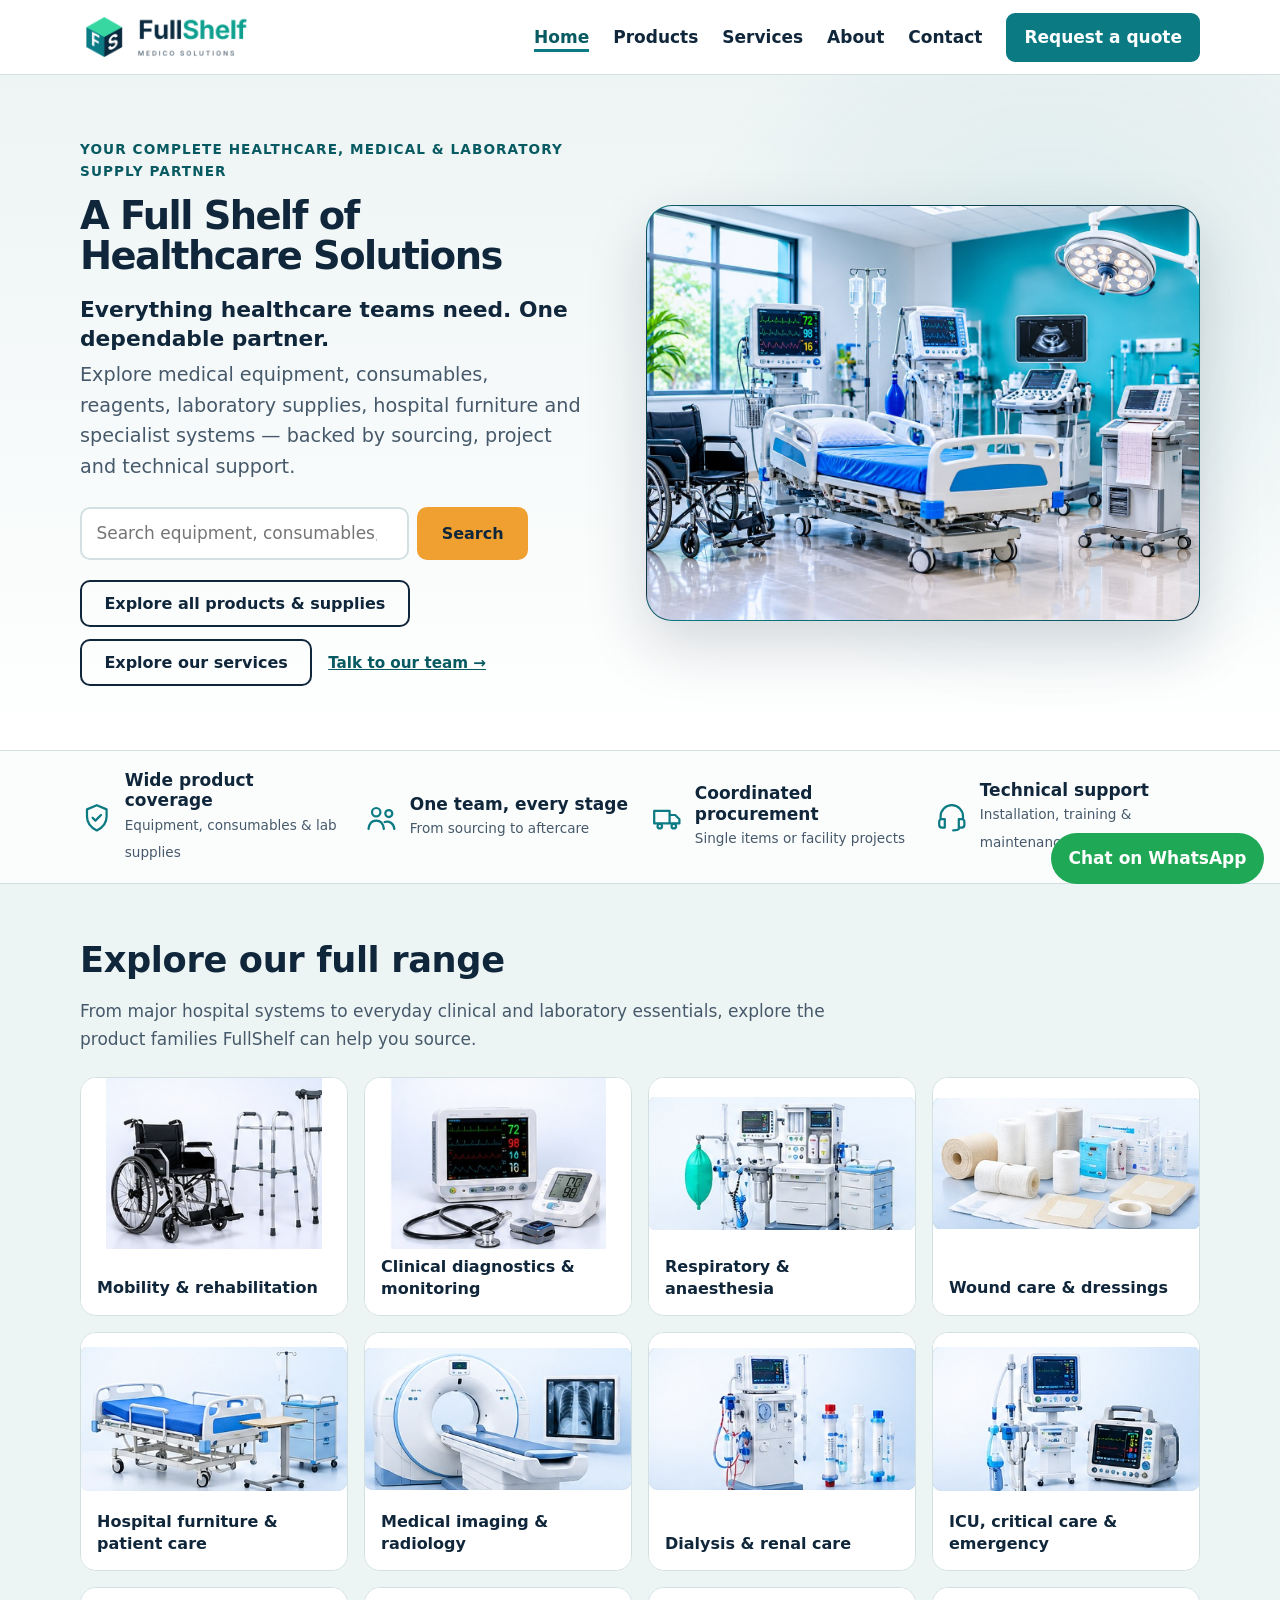
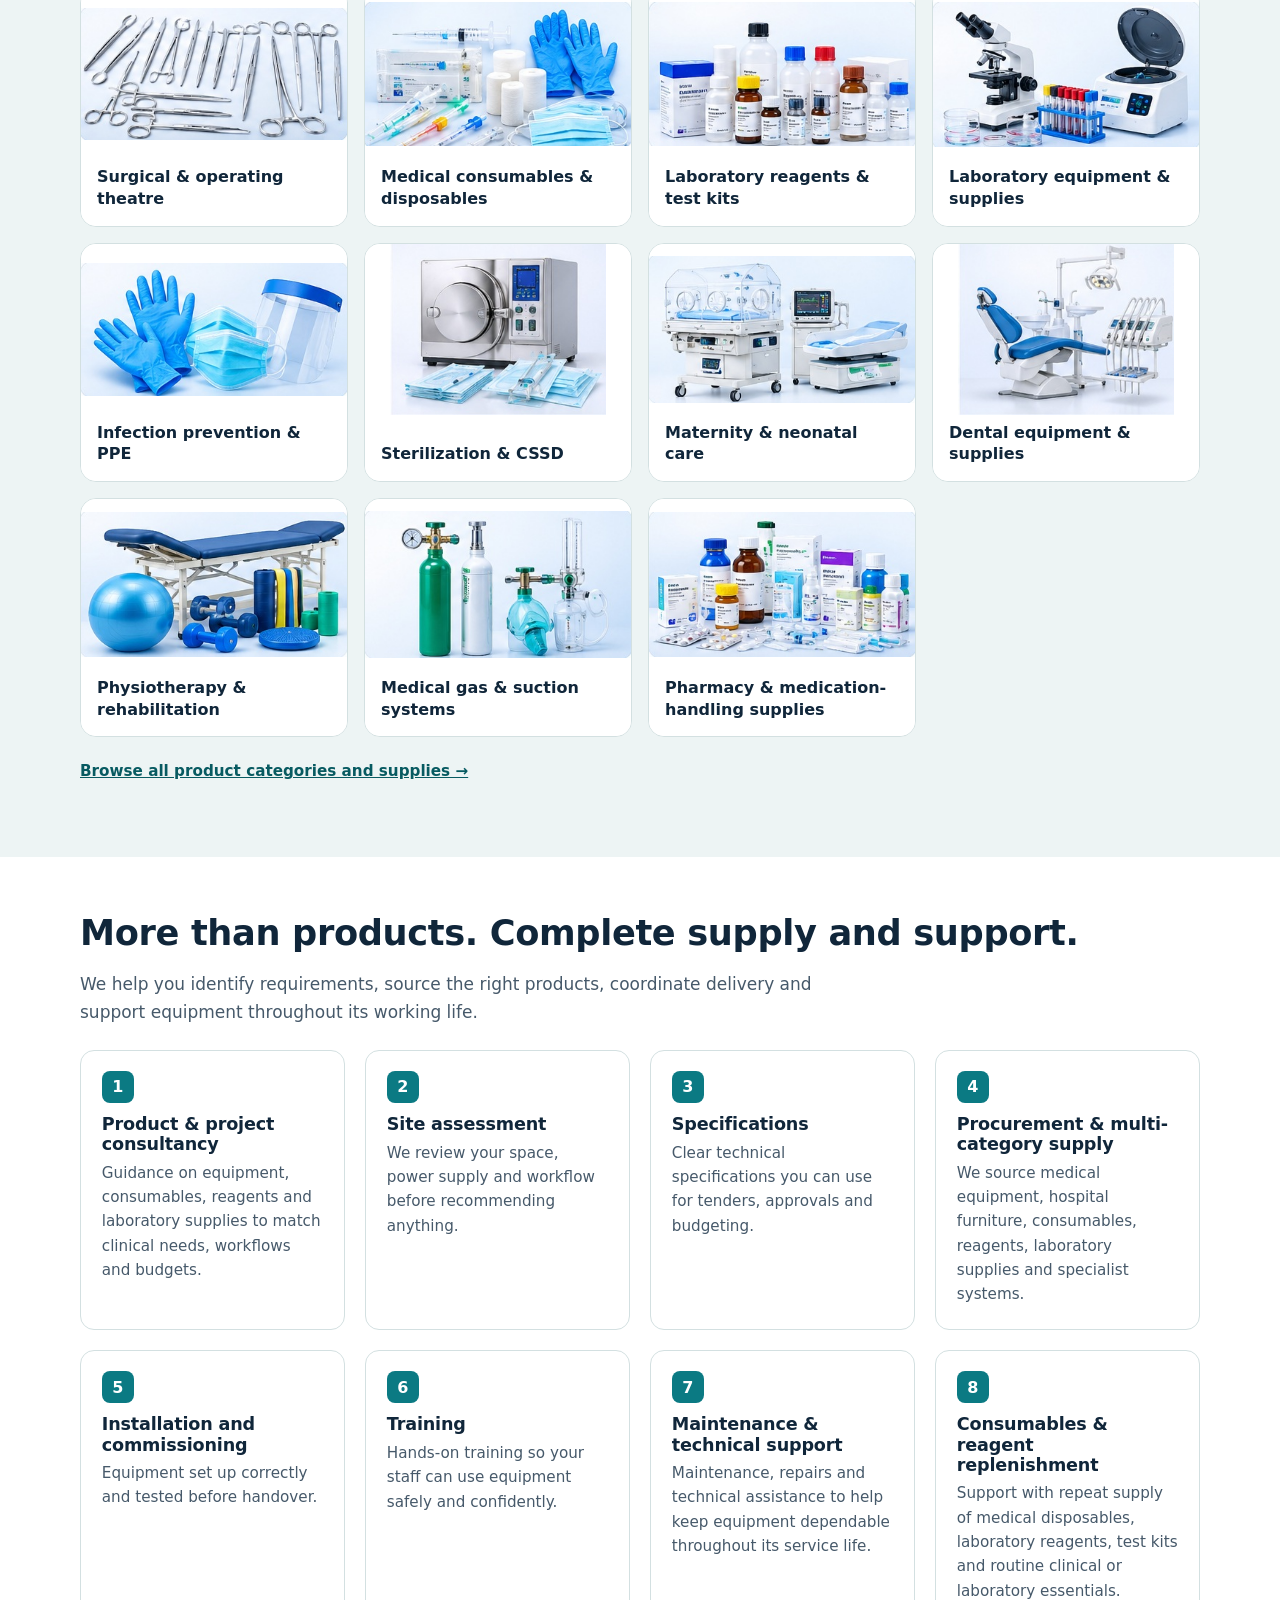
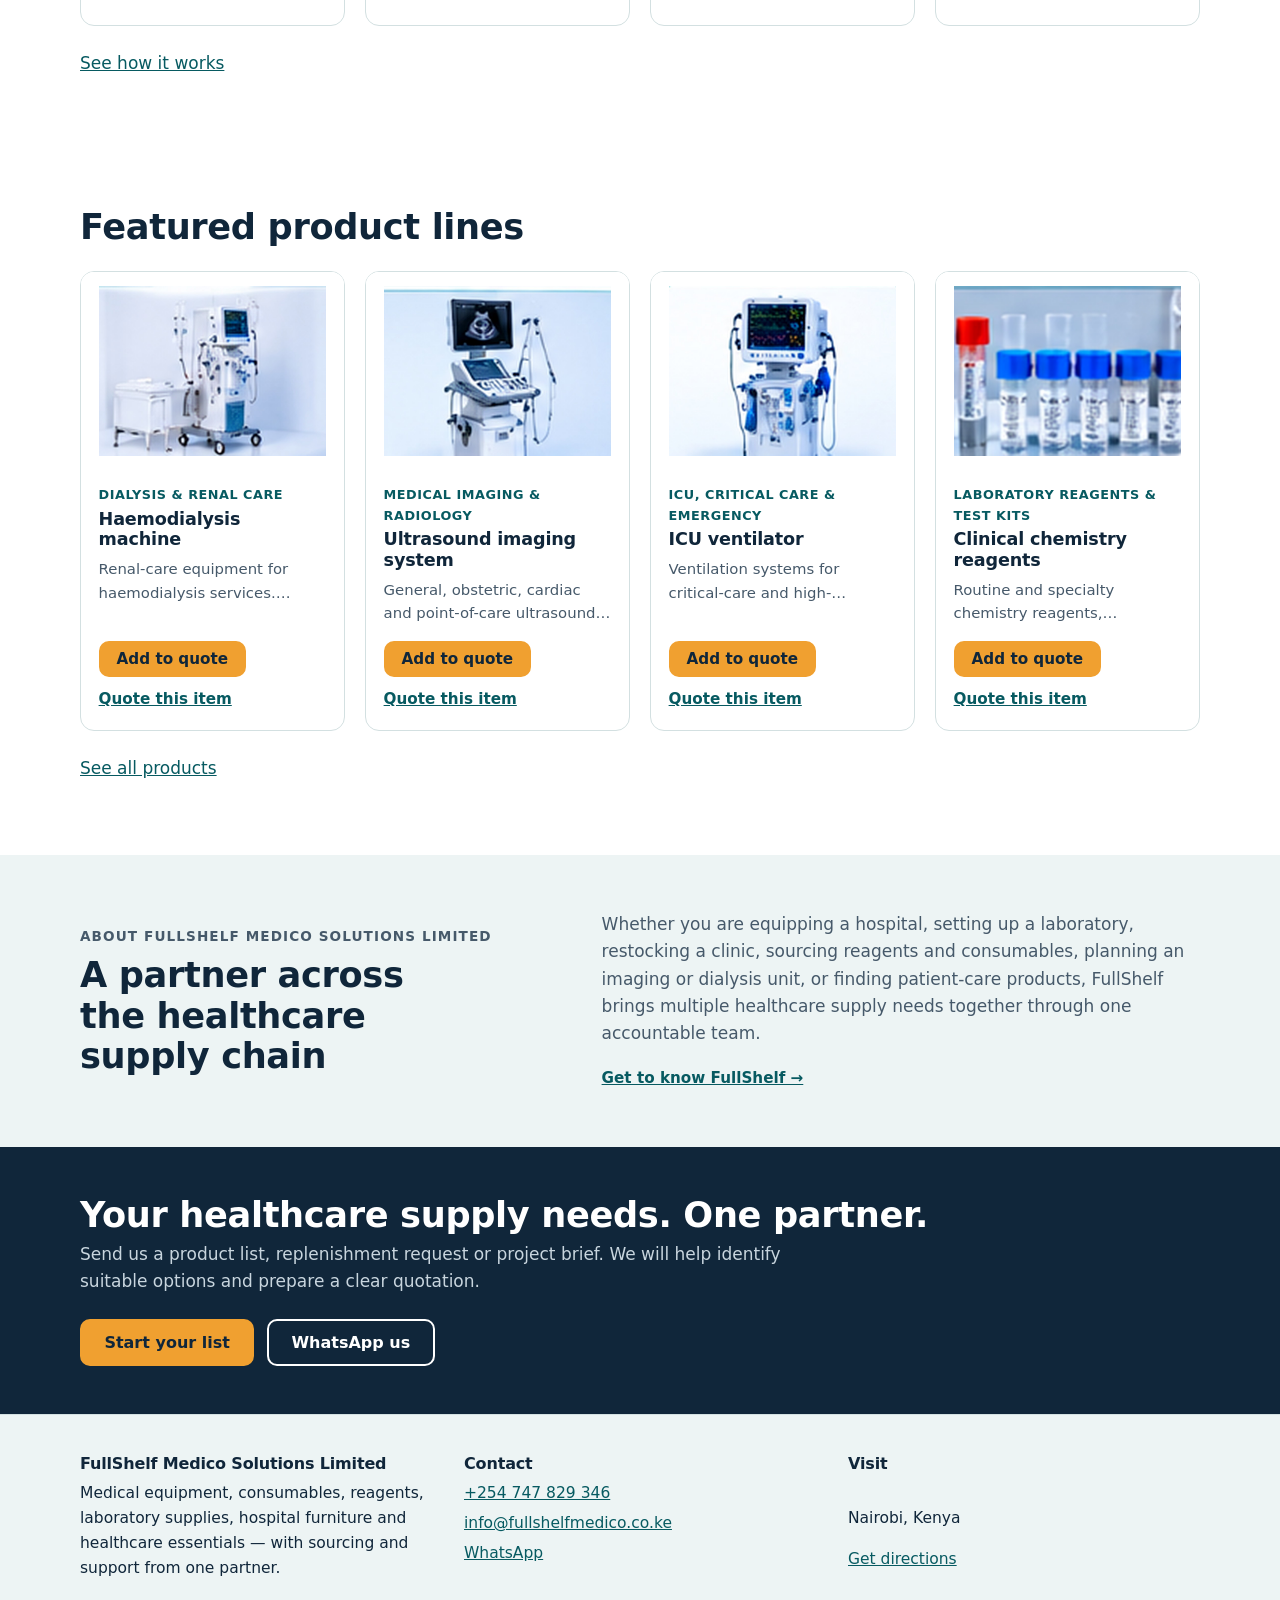
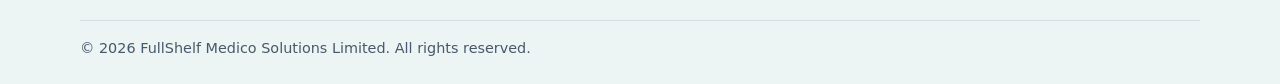
==== commit 97b044ce: "Commit" ====
--- a/index.html
+++ b/index.html
@@ -14,34 +14,6 @@
 
   <link rel="preconnect" href="https://fonts.googleapis.com"><link rel="preconnect" href="https://fonts.gstatic.com" crossorigin><link href="https://fonts.googleapis.com/css2?family=Bricolage+Grotesque:wght@700;800&family=Hanken+Grotesk:wght@400;600;700&display=swap" rel="stylesheet">
   <link rel="stylesheet" href="css/style.css?v=fullshelf7">
-  <style>
-    /* Larger, more prominent homepage hero image */
-    @media (min-width: 861px) {
-      .hero-grid {
-        grid-template-columns: minmax(0, 0.9fr) minmax(0, 1.2fr);
-        gap: clamp(1.5rem, 2.5vw, 2.5rem);
-      }
-      .hero-visual {
-        width: 100%;
-        aspect-ratio: 3 / 2 !important;
-        min-height: 500px;
-        max-height: 620px;
-      }
-    }
-    @media (max-width: 860px) {
-      .hero-visual {
-        width: 100%;
-        aspect-ratio: 16 / 10 !important;
-        min-height: 360px;
-      }
-    }
-    @media (max-width: 520px) {
-      .hero-visual {
-        aspect-ratio: 4 / 3 !important;
-        min-height: 250px;
-      }
-    }
-  </style>
 </head>
 <body>
   <a class="skip-link" href="#main">Skip to content</a>
@@ -88,7 +60,7 @@
 
         <div class="hero-visual">
           <div class="hero-fallback" id="hero-fallback" aria-hidden="true"></div>
-          <img src="[data-uri]" alt="A broad showcase of healthcare products including dialysis and respiratory systems, ultrasound, patient monitoring, hospital beds, mobility equipment, laboratory analysers, reagents and medical consumables" fetchpriority="high" decoding="async">
+          <img src="images/hero.jpg" alt="Modern medical equipment showroom with a hospital bed, wheelchair, patient monitors, ultrasound and diagnostic equipment" fetchpriority="high">
         </div>
       </div>
     </section>
--- a/css/style.css
+++ b/css/style.css
@@ -186,24 +186,60 @@
 /* ============================================================
    HOME: CATEGORY TILES
    ============================================================ */
-.tiles { display: grid; grid-template-columns: repeat(auto-fit, minmax(170px, 1fr)); gap: 1rem; }
+.tiles {
+  display: grid;
+  grid-template-columns: repeat(auto-fit, minmax(220px, 1fr));
+  gap: 1rem;
+}
 .tile {
-  position: relative; aspect-ratio: 1 / 1.1; border-radius: 16px; overflow: hidden;
-  display: block; color: var(--white); text-decoration: none;
-  background: linear-gradient(135deg, var(--teal), var(--teal-dark));
-}
-.tile:nth-child(2) { background: linear-gradient(135deg, #1d4e6f, var(--ink)); }
-.tile:nth-child(3) { background: linear-gradient(135deg, #12929b, #0b6a73); }
-.tile:nth-child(4) { background: linear-gradient(135deg, #2a6a8f, #174560); }
-.tile:nth-child(5) { background: linear-gradient(135deg, #0e8a92, #124a5c); }
-.tile-fallback { position: absolute; inset: 0; display: grid; place-items: center; padding-bottom: 2rem; }
-.tile-fallback svg { width: 3.6rem; height: 3.6rem; opacity: 0.9; }
-.tile img { position: absolute; inset: 0; width: 100%; height: 100%; object-fit: cover; transition: transform 0.3s; }
-.tile:hover img { transform: scale(1.05); }
+  position: relative;
+  min-width: 0;
+  border: 1px solid var(--line);
+  border-radius: 16px;
+  overflow: hidden;
+  display: flex;
+  flex-direction: column;
+  color: var(--ink);
+  text-decoration: none;
+  background: var(--white);
+  transition: border-color 0.2s, box-shadow 0.2s, transform 0.2s;
+}
+.tile:hover {
+  border-color: var(--teal);
+  box-shadow: 0 8px 22px rgba(16, 38, 58, 0.08);
+  transform: translateY(-2px);
+}
+.tile-fallback {
+  display: none;
+  position: absolute;
+  inset: 0 0 3.8rem;
+  place-items: center;
+  background: #f7fafb;
+  color: var(--teal);
+}
+.tile-fallback svg {
+  width: 3.6rem;
+  height: 3.6rem;
+  opacity: 0.85;
+}
+.tile img {
+  display: block;
+  position: relative;
+  width: 100%;
+  aspect-ratio: 1.55 / 1;
+  object-fit: contain;
+  background: #fff;
+  transition: transform 0.3s;
+}
+.tile:hover img { transform: scale(1.025); }
 .tile-label {
-  position: absolute; left: 0; right: 0; bottom: 0; padding: 2.2rem 0.9rem 0.8rem;
-  background: linear-gradient(transparent, rgba(16, 38, 58, 0.88));
-  font: 700 1.05rem var(--font-head);
+  position: static;
+  display: block;
+  min-height: 0;
+  padding: 0.85rem 1rem 1rem;
+  color: var(--ink);
+  background: var(--white);
+  font: 700 1rem/1.35 var(--font-head);
 }
 
 /* ============================================================
@@ -218,6 +254,9 @@
 }
 .card-media { aspect-ratio: 4 / 3; }
 .card-media img, .quote-thumb img { position: absolute; inset: 0; width: 100%; height: 100%; object-fit: cover; }
+/* Featured catalogue products use clean manufacturer packshots: show the complete item on white. */
+.card-media-featured { background: #fff; }
+.card-media-featured img { object-fit: contain; padding: 0.85rem; background: #fff; }
 .media-fallback svg { width: 3.2rem; height: 3.2rem; opacity: 0.8; }
 
 .card-body { padding: 1rem 1.1rem 1.2rem; display: flex; flex-direction: column; flex: 1; }
@@ -425,3 +464,31 @@
 .tile-label { font-size: 1rem; min-height: 4.1rem; display: flex; align-items: flex-end; }
 @media (min-width: 1100px) { .tiles { grid-template-columns: repeat(4, minmax(0, 1fr)); } }
 @media (max-width: 600px) { .tiles { grid-template-columns: repeat(2, minmax(0, 1fr)); gap: .75rem; } .tile { aspect-ratio: 1 / 1.05; } .tile-label { font-size: .9rem; padding-inline: .7rem; } }
+
+
+/* ============================================================
+   HOMEPAGE HERO: CLEARANCE AND HEADLINE WRAPPING
+   Keeps the approved layout while preventing the headline from
+   running into the hero image.
+   ============================================================ */
+@media (min-width: 861px) {
+  .hero-grid {
+    grid-template-columns: minmax(0, 0.95fr) minmax(0, 1.05fr);
+    column-gap: clamp(3rem, 5vw, 5rem);
+  }
+
+  .hero-grid > :first-child {
+    min-width: 0;
+  }
+
+  .hero h1 {
+    max-width: 100%;
+    font-size: clamp(2.3rem, 3vw, 3.15rem);
+    overflow-wrap: normal;
+  }
+
+  .hero h1 .headline-line {
+    display: block;
+    white-space: normal;
+  }
+}
